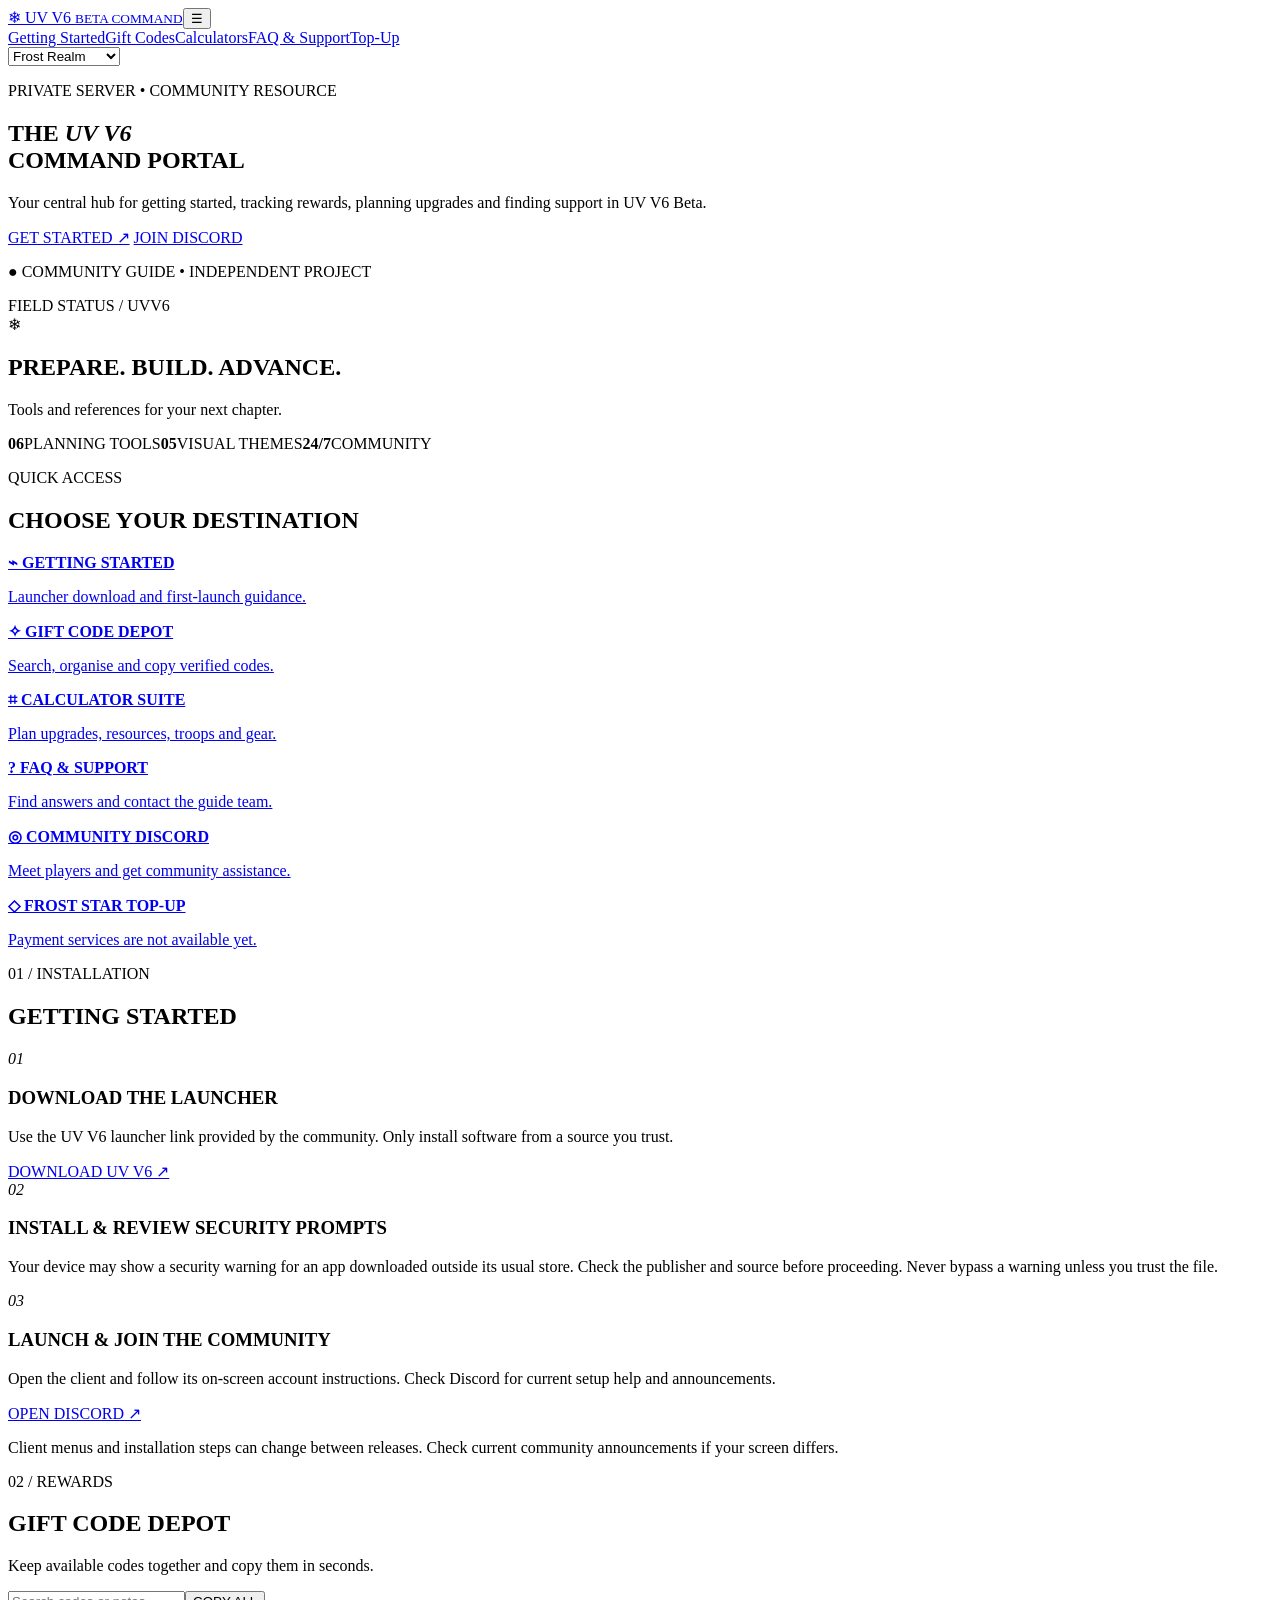
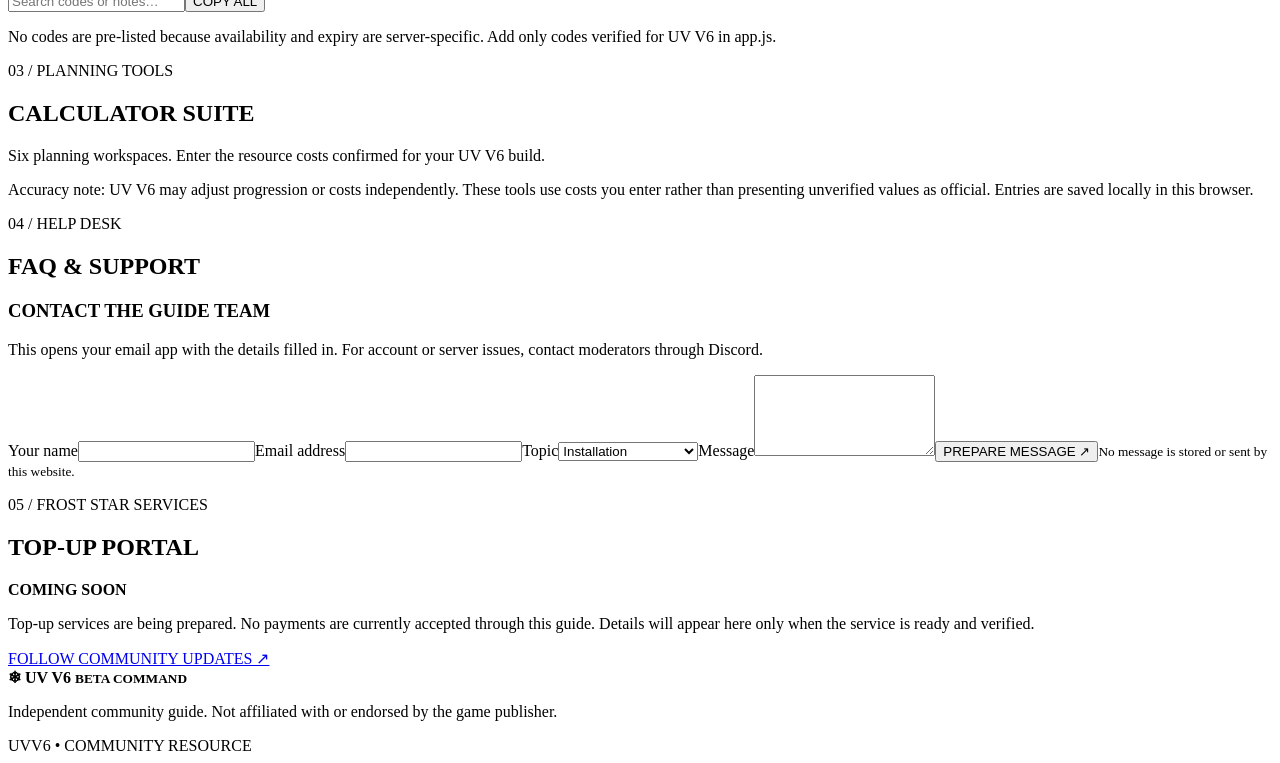
==== index.html @ b5c0c0c1 "Add UV V6 guide: index.html" ====
<!doctype html><html lang="en"><head><meta charset="utf-8"><meta name="viewport" content="width=device-width,initial-scale=1"><title>UV V6 Beta — Command Portal</title><meta name="description" content="UV V6 Beta community guide and planning tools"><link rel="preconnect" href="https://fonts.googleapis.com"><link href="https://fonts.googleapis.com/css2?family=Cinzel:wght@500;700&family=Rajdhani:wght@400;600;700&family=Share+Tech+Mono&display=swap" rel="stylesheet"><link rel="stylesheet" href="styles.css"></head><body><header><a class="brand" href="#home">❄ UV V6 <small>BETA COMMAND</small></a><button id="menuToggle" aria-label="Toggle menu">☰</button><nav id="nav"><a href="#guide">Getting Started</a><a href="#codes">Gift Codes</a><a href="#calculators">Calculators</a><a href="#faq">FAQ & Support</a><a href="#topup">Top-Up</a></nav><select id="themeSelect" aria-label="Theme"><option value="frost">Frost Realm</option><option value="light">Polar Light</option><option value="spooky">Spooky Tundra</option><option value="harvest">Harvest Feast</option><option value="festival">Frost Festival</option></select></header><main><section id="home" class="hero"><div><p class="eyebrow">PRIVATE SERVER • COMMUNITY RESOURCE</p><h1>THE <em>UV V6</em><br>COMMAND PORTAL</h1><p class="lead">Your central hub for getting started, tracking rewards, planning upgrades and finding support in UV V6 Beta.</p><a class="button primary" href="#guide">GET STARTED ↗</a> <a class="button" href="https://discord.gg/mSgt6ehtE" target="_blank" rel="noopener">JOIN DISCORD</a><p class="status">● COMMUNITY GUIDE • INDEPENDENT PROJECT</p></div><div class="hero-card"><div class="eyebrow">FIELD STATUS / UVV6</div><div class="snow">❄</div><h2>PREPARE. BUILD. ADVANCE.</h2><p>Tools and references for your next chapter.</p><div class="stats"><span><b>06</b>PLANNING TOOLS</span><span><b>05</b>VISUAL THEMES</span><span><b>24/7</b>COMMUNITY</span></div></div></section><section><p class="eyebrow">QUICK ACCESS</p><h2>CHOOSE YOUR DESTINATION</h2><div class="tiles"><a href="#guide"><b>⌁ GETTING STARTED</b><p>Launcher download and first-launch guidance.</p></a><a href="#codes"><b>✧ GIFT CODE DEPOT</b><p>Search, organise and copy verified codes.</p></a><a href="#calculators"><b>⌗ CALCULATOR SUITE</b><p>Plan upgrades, resources, troops and gear.</p></a><a href="#faq"><b>? FAQ & SUPPORT</b><p>Find answers and contact the guide team.</p></a><a href="https://discord.gg/mSgt6ehtE" target="_blank" rel="noopener"><b>◎ COMMUNITY DISCORD</b><p>Meet players and get community assistance.</p></a><a href="#topup"><b>◇ FROST STAR TOP-UP</b><p>Payment services are not available yet.</p></a></div></section><section id="guide"><p class="eyebrow">01 / INSTALLATION</p><h2>GETTING STARTED</h2><div class="steps"><article><i>01</i><h3>DOWNLOAD THE LAUNCHER</h3><p>Use the UV V6 launcher link provided by the community. Only install software from a source you trust.</p><a class="button primary" href="https://play.whiteoutsurvivalhq.com/download" target="_blank" rel="noopener">DOWNLOAD UV V6 ↗</a></article><article><i>02</i><h3>INSTALL & REVIEW SECURITY PROMPTS</h3><p>Your device may show a security warning for an app downloaded outside its usual store. Check the publisher and source before proceeding. Never bypass a warning unless you trust the file.</p></article><article><i>03</i><h3>LAUNCH & JOIN THE COMMUNITY</h3><p>Open the client and follow its on-screen account instructions. Check Discord for current setup help and announcements.</p><a class="button" href="https://discord.gg/mSgt6ehtE" target="_blank" rel="noopener">OPEN DISCORD ↗</a></article></div><p class="notice">Client menus and installation steps can change between releases. Check current community announcements if your screen differs.</p></section><section id="codes"><p class="eyebrow">02 / REWARDS</p><h2>GIFT CODE DEPOT</h2><p>Keep available codes together and copy them in seconds.</p><div class="toolbar"><input id="codeSearch" placeholder="Search codes or notes…" aria-label="Search codes"><button class="button" id="copyAll">COPY ALL</button></div><div id="codeList"></div><p class="notice">No codes are pre-listed because availability and expiry are server-specific. Add only codes verified for UV V6 in app.js.</p></section><section id="calculators"><p class="eyebrow">03 / PLANNING TOOLS</p><h2>CALCULATOR SUITE</h2><p>Six planning workspaces. Enter the resource costs confirmed for your UV V6 build.</p><div class="calculator"><aside id="calcMenu"></aside><div id="calcMain" class="calc-main" aria-live="polite"></div></div><p class="notice">Accuracy note: UV V6 may adjust progression or costs independently. These tools use costs you enter rather than presenting unverified values as official. Entries are saved locally in this browser.</p></section><section id="faq"><p class="eyebrow">04 / HELP DESK</p><h2>FAQ & SUPPORT</h2><div class="support-layout"><div id="faqList"></div><form id="supportForm"><h3>CONTACT THE GUIDE TEAM</h3><p>This opens your email app with the details filled in. For account or server issues, contact moderators through Discord.</p><label>Your name<input name="name" required></label><label>Email address<input name="email" type="email" required></label><label>Topic<select name="topic"><option>Installation</option><option>Gift codes</option><option>Calculator feedback</option><option>Website issue</option><option>Other</option></select></label><label>Message<textarea name="message" rows="5" required></textarea></label><button class="button primary">PREPARE MESSAGE ↗</button><small>No message is stored or sent by this website.</small></form></div></section><section id="topup"><div class="topup"><p class="eyebrow">05 / FROST STAR SERVICES</p><h2>TOP-UP PORTAL</h2><strong class="coming">COMING SOON</strong><p>Top-up services are being prepared. No payments are currently accepted through this guide. Details will appear here only when the service is ready and verified.</p><a class="button" href="https://discord.gg/mSgt6ehtE" target="_blank" rel="noopener">FOLLOW COMMUNITY UPDATES ↗</a></div></section></main><footer><b>❄ UV V6 <small>BETA COMMAND</small></b><p>Independent community guide. Not affiliated with or endorsed by the game publisher.</p><span>UVV6 • COMMUNITY RESOURCE</span></footer><script src="app.js"></script></body></html>
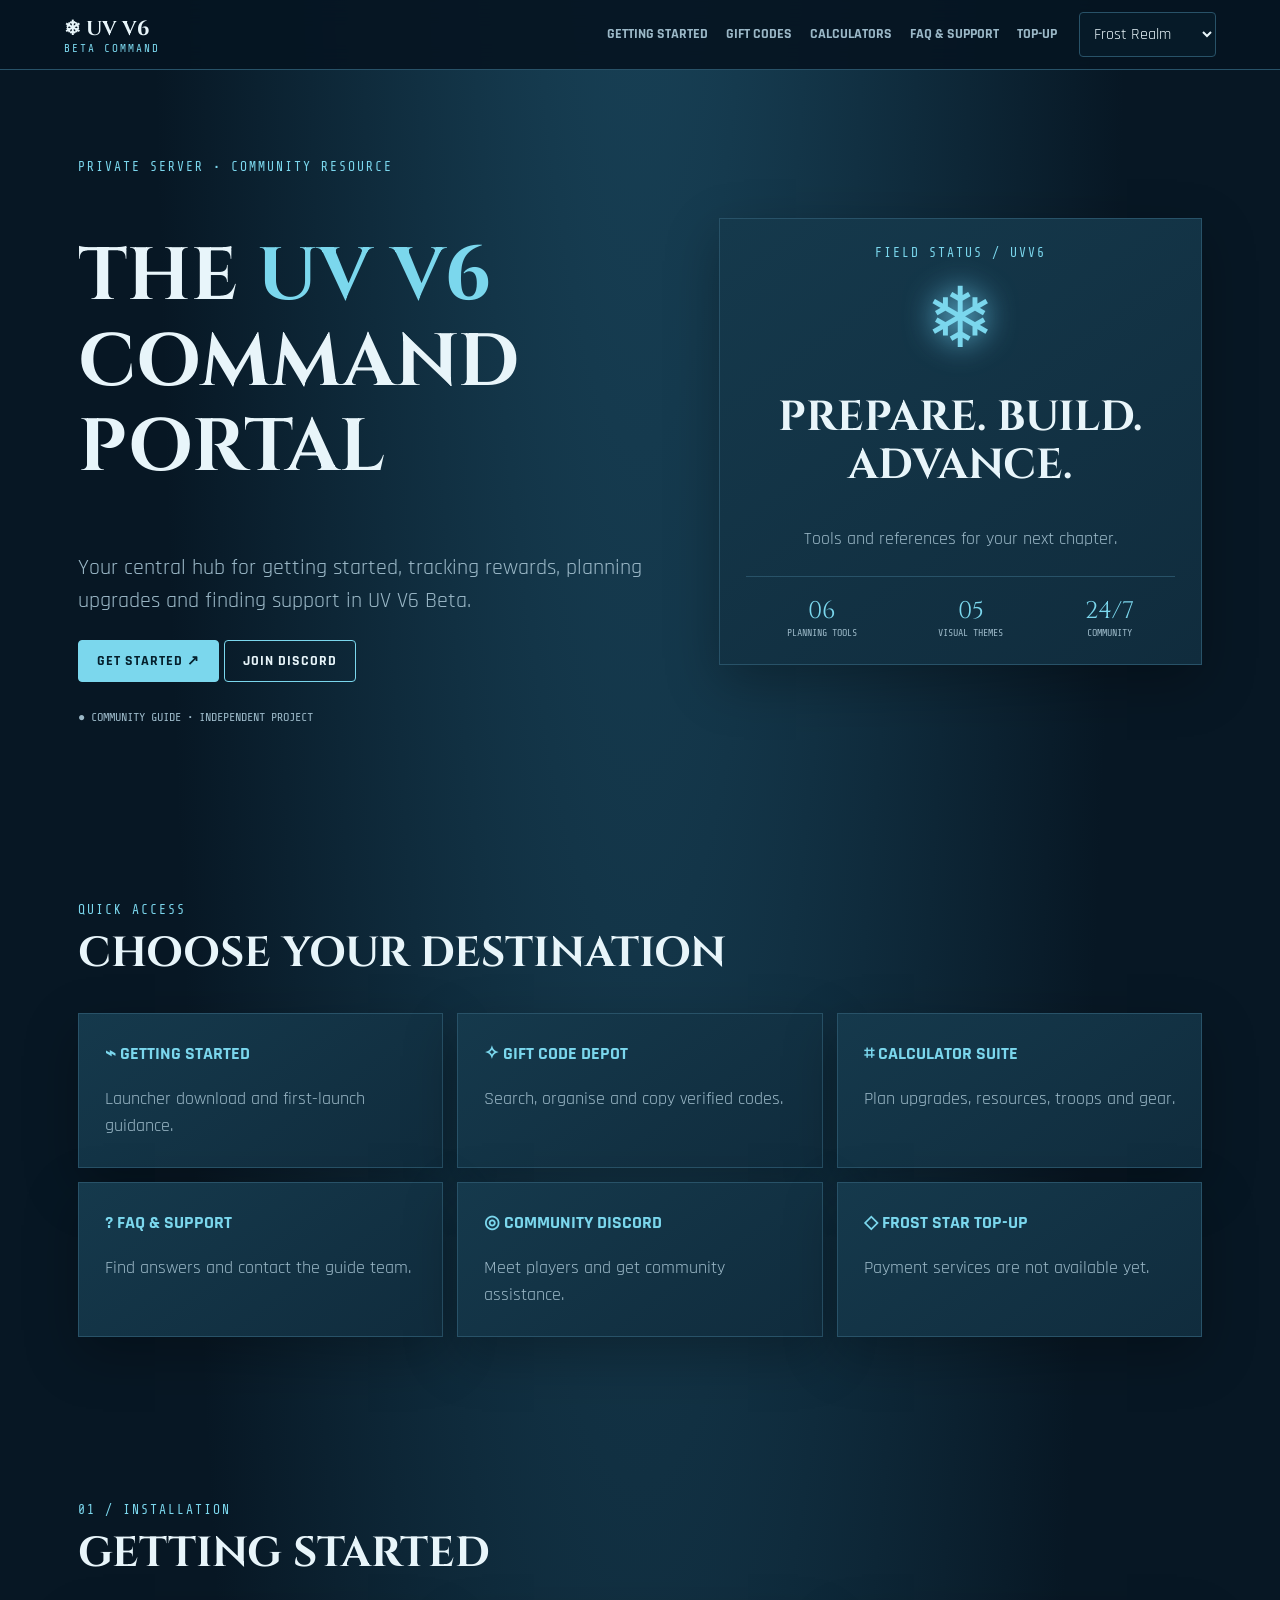
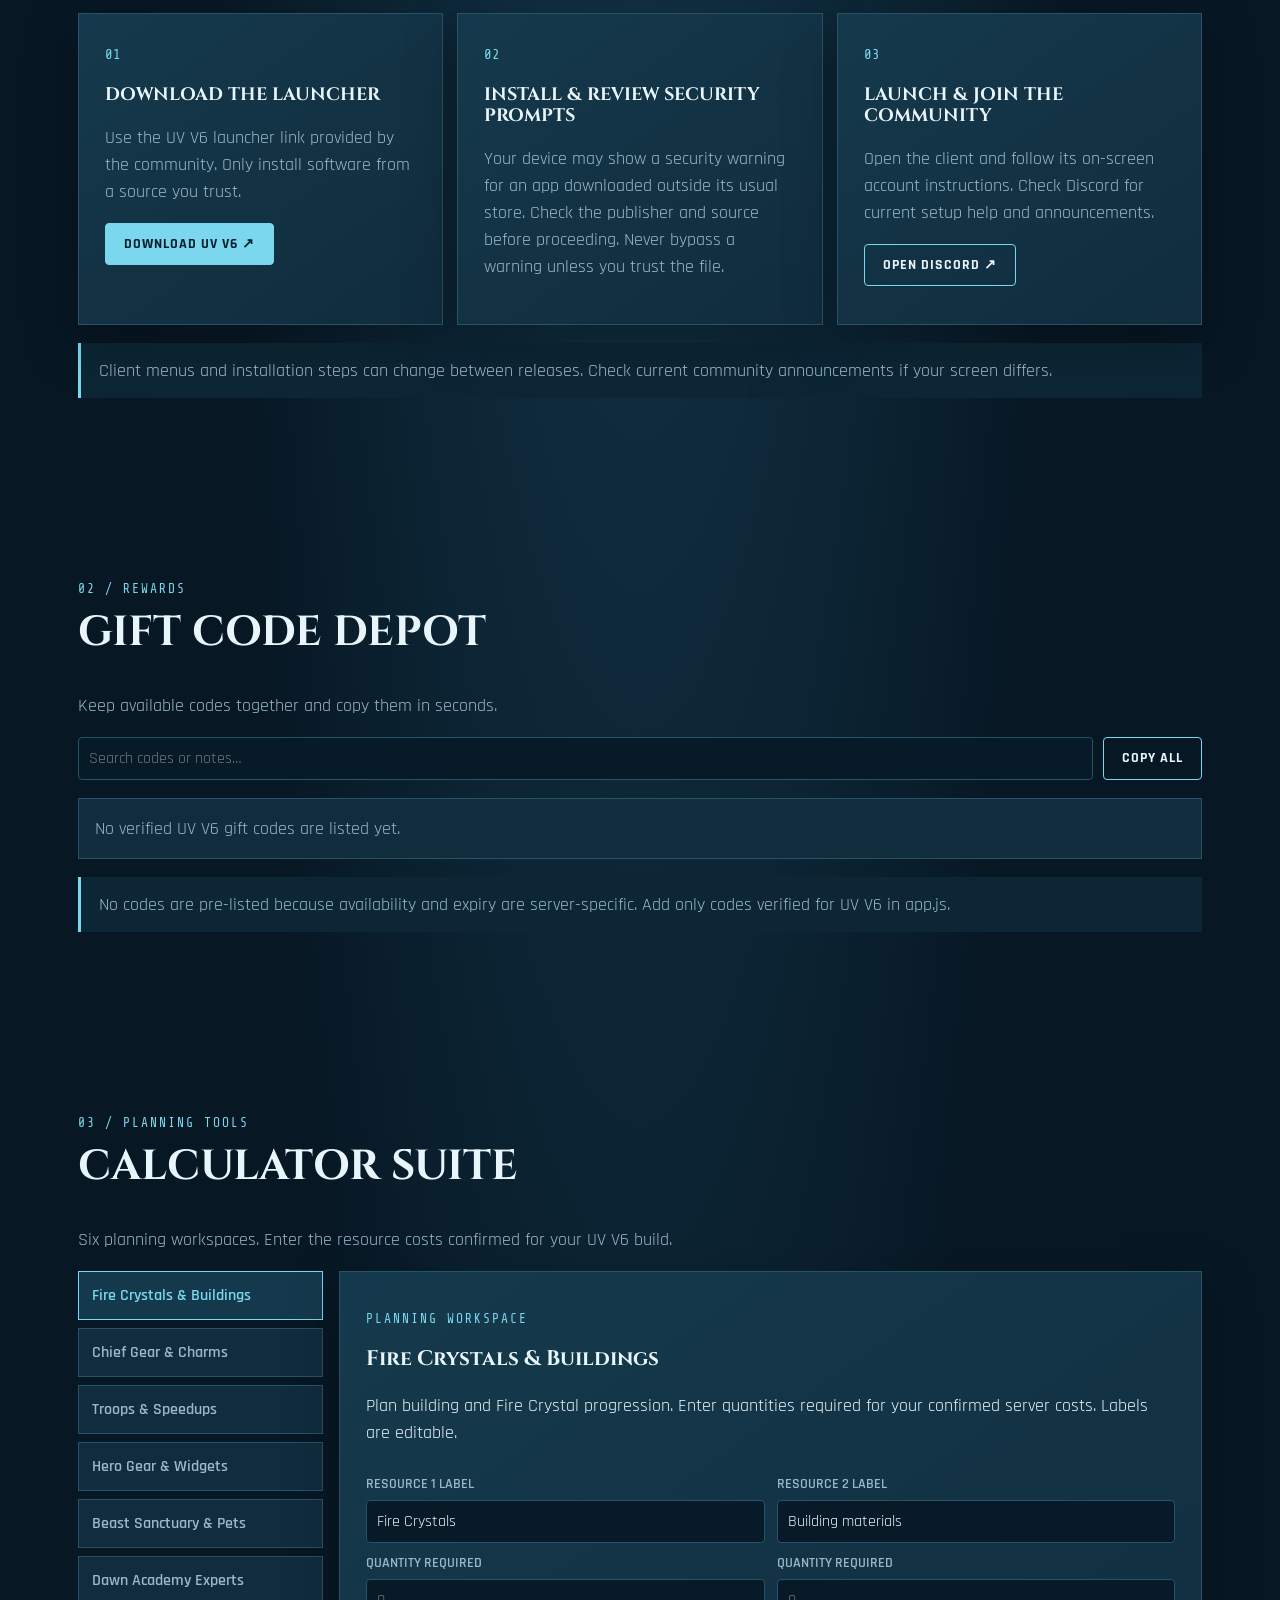
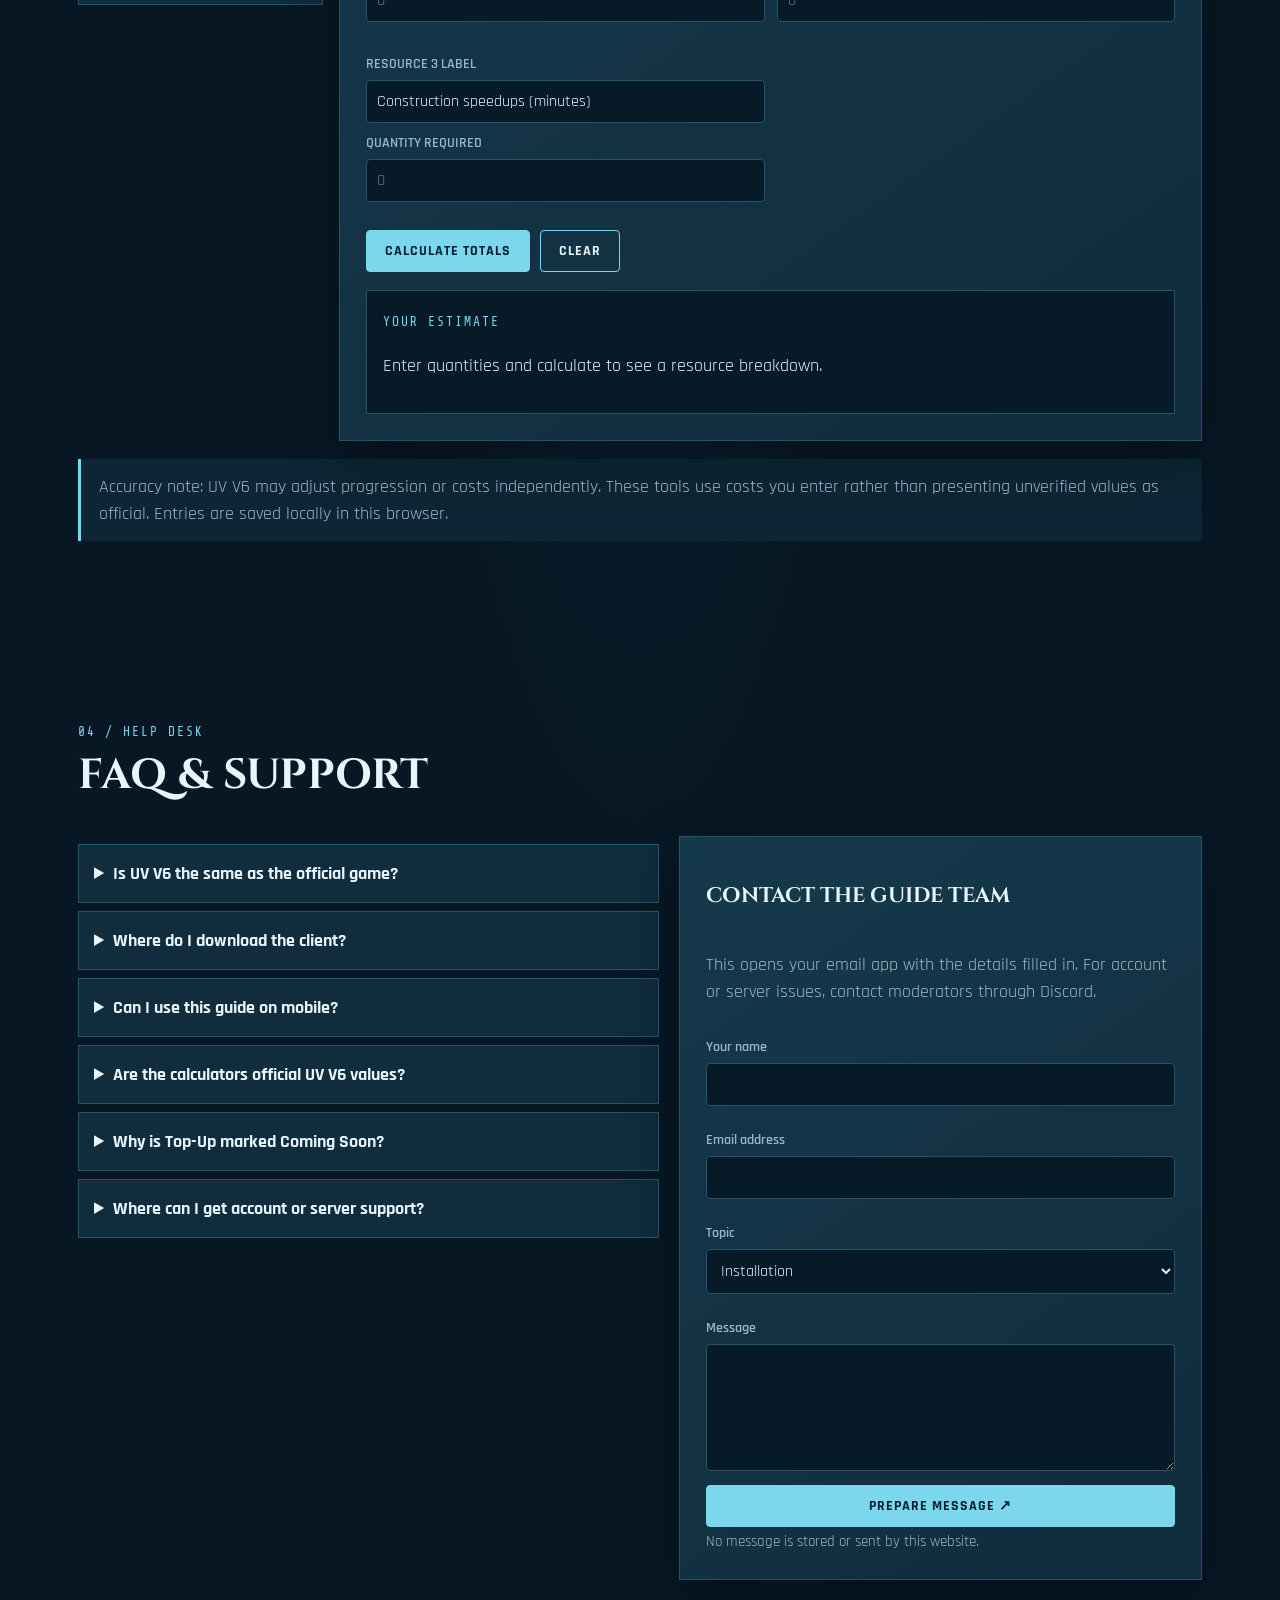
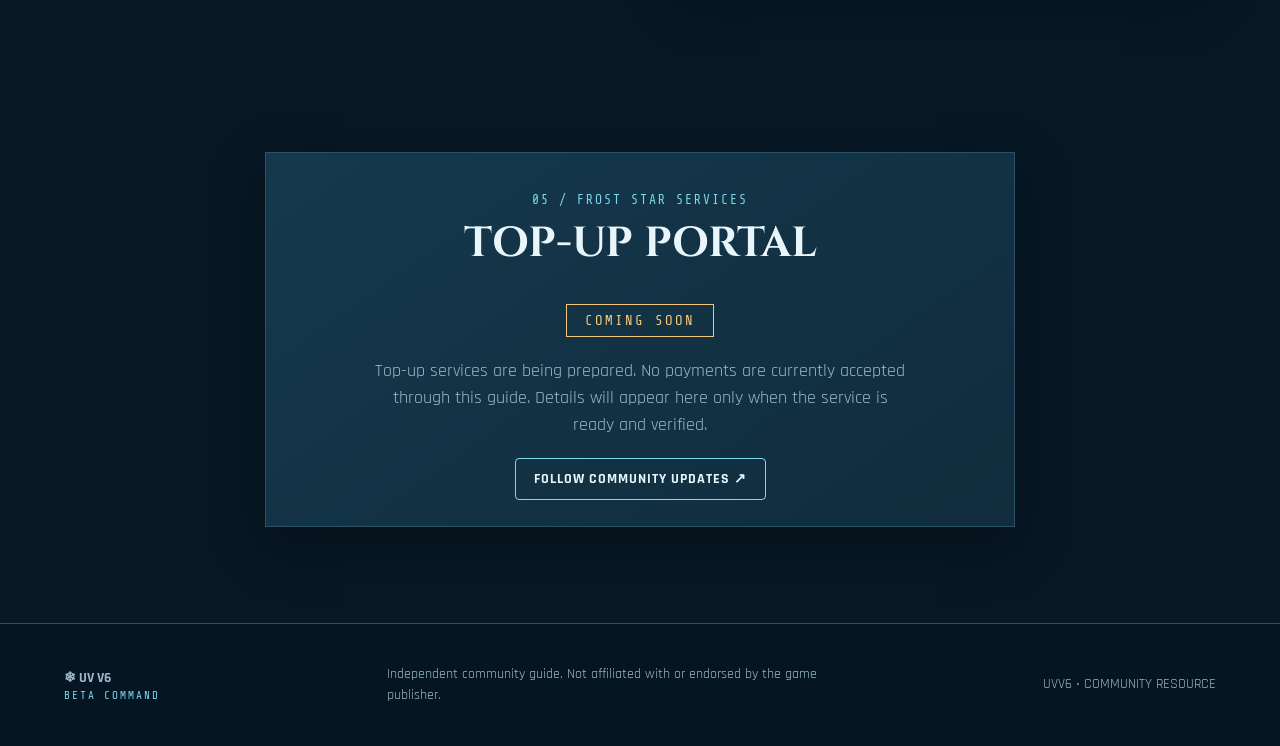
==== commit c434ef5e: "Upgrade UV V6 calculator suite: index.html" ====
--- a/index.html
+++ b/index.html
@@ -1 +1 @@
-<!doctype html><html lang="en"><head><meta charset="utf-8"><meta name="viewport" content="width=device-width,initial-scale=1"><title>UV V6 Beta — Command Portal</title><meta name="description" content="UV V6 Beta community guide and planning tools"><link rel="preconnect" href="https://fonts.googleapis.com"><link href="https://fonts.googleapis.com/css2?family=Cinzel:wght@500;700&family=Rajdhani:wght@400;600;700&family=Share+Tech+Mono&display=swap" rel="stylesheet"><link rel="stylesheet" href="styles.css"></head><body><header><a class="brand" href="#home">❄ UV V6 <small>BETA COMMAND</small></a><button id="menuToggle" aria-label="Toggle menu">☰</button><nav id="nav"><a href="#guide">Getting Started</a><a href="#codes">Gift Codes</a><a href="#calculators">Calculators</a><a href="#faq">FAQ & Support</a><a href="#topup">Top-Up</a></nav><select id="themeSelect" aria-label="Theme"><option value="frost">Frost Realm</option><option value="light">Polar Light</option><option value="spooky">Spooky Tundra</option><option value="harvest">Harvest Feast</option><option value="festival">Frost Festival</option></select></header><main><section id="home" class="hero"><div><p class="eyebrow">PRIVATE SERVER • COMMUNITY RESOURCE</p><h1>THE <em>UV V6</em><br>COMMAND PORTAL</h1><p class="lead">Your central hub for getting started, tracking rewards, planning upgrades and finding support in UV V6 Beta.</p><a class="button primary" href="#guide">GET STARTED ↗</a> <a class="button" href="https://discord.gg/mSgt6ehtE" target="_blank" rel="noopener">JOIN DISCORD</a><p class="status">● COMMUNITY GUIDE • INDEPENDENT PROJECT</p></div><div class="hero-card"><div class="eyebrow">FIELD STATUS / UVV6</div><div class="snow">❄</div><h2>PREPARE. BUILD. ADVANCE.</h2><p>Tools and references for your next chapter.</p><div class="stats"><span><b>06</b>PLANNING TOOLS</span><span><b>05</b>VISUAL THEMES</span><span><b>24/7</b>COMMUNITY</span></div></div></section><section><p class="eyebrow">QUICK ACCESS</p><h2>CHOOSE YOUR DESTINATION</h2><div class="tiles"><a href="#guide"><b>⌁ GETTING STARTED</b><p>Launcher download and first-launch guidance.</p></a><a href="#codes"><b>✧ GIFT CODE DEPOT</b><p>Search, organise and copy verified codes.</p></a><a href="#calculators"><b>⌗ CALCULATOR SUITE</b><p>Plan upgrades, resources, troops and gear.</p></a><a href="#faq"><b>? FAQ & SUPPORT</b><p>Find answers and contact the guide team.</p></a><a href="https://discord.gg/mSgt6ehtE" target="_blank" rel="noopener"><b>◎ COMMUNITY DISCORD</b><p>Meet players and get community assistance.</p></a><a href="#topup"><b>◇ FROST STAR TOP-UP</b><p>Payment services are not available yet.</p></a></div></section><section id="guide"><p class="eyebrow">01 / INSTALLATION</p><h2>GETTING STARTED</h2><div class="steps"><article><i>01</i><h3>DOWNLOAD THE LAUNCHER</h3><p>Use the UV V6 launcher link provided by the community. Only install software from a source you trust.</p><a class="button primary" href="https://play.whiteoutsurvivalhq.com/download" target="_blank" rel="noopener">DOWNLOAD UV V6 ↗</a></article><article><i>02</i><h3>INSTALL & REVIEW SECURITY PROMPTS</h3><p>Your device may show a security warning for an app downloaded outside its usual store. Check the publisher and source before proceeding. Never bypass a warning unless you trust the file.</p></article><article><i>03</i><h3>LAUNCH & JOIN THE COMMUNITY</h3><p>Open the client and follow its on-screen account instructions. Check Discord for current setup help and announcements.</p><a class="button" href="https://discord.gg/mSgt6ehtE" target="_blank" rel="noopener">OPEN DISCORD ↗</a></article></div><p class="notice">Client menus and installation steps can change between releases. Check current community announcements if your screen differs.</p></section><section id="codes"><p class="eyebrow">02 / REWARDS</p><h2>GIFT CODE DEPOT</h2><p>Keep available codes together and copy them in seconds.</p><div class="toolbar"><input id="codeSearch" placeholder="Search codes or notes…" aria-label="Search codes"><button class="button" id="copyAll">COPY ALL</button></div><div id="codeList"></div><p class="notice">No codes are pre-listed because availability and expiry are server-specific. Add only codes verified for UV V6 in app.js.</p></section><section id="calculators"><p class="eyebrow">03 / PLANNING TOOLS</p><h2>CALCULATOR SUITE</h2><p>Six planning workspaces. Enter the resource costs confirmed for your UV V6 build.</p><div class="calculator"><aside id="calcMenu"></aside><div id="calcMain" class="calc-main" aria-live="polite"></div></div><p class="notice">Accuracy note: UV V6 may adjust progression or costs independently. These tools use costs you enter rather than presenting unverified values as official. Entries are saved locally in this browser.</p></section><section id="faq"><p class="eyebrow">04 / HELP DESK</p><h2>FAQ & SUPPORT</h2><div class="support-layout"><div id="faqList"></div><form id="supportForm"><h3>CONTACT THE GUIDE TEAM</h3><p>This opens your email app with the details filled in. For account or server issues, contact moderators through Discord.</p><label>Your name<input name="name" required></label><label>Email address<input name="email" type="email" required></label><label>Topic<select name="topic"><option>Installation</option><option>Gift codes</option><option>Calculator feedback</option><option>Website issue</option><option>Other</option></select></label><label>Message<textarea name="message" rows="5" required></textarea></label><button class="button primary">PREPARE MESSAGE ↗</button><small>No message is stored or sent by this website.</small></form></div></section><section id="topup"><div class="topup"><p class="eyebrow">05 / FROST STAR SERVICES</p><h2>TOP-UP PORTAL</h2><strong class="coming">COMING SOON</strong><p>Top-up services are being prepared. No payments are currently accepted through this guide. Details will appear here only when the service is ready and verified.</p><a class="button" href="https://discord.gg/mSgt6ehtE" target="_blank" rel="noopener">FOLLOW COMMUNITY UPDATES ↗</a></div></section></main><footer><b>❄ UV V6 <small>BETA COMMAND</small></b><p>Independent community guide. Not affiliated with or endorsed by the game publisher.</p><span>UVV6 • COMMUNITY RESOURCE</span></footer><script src="app.js"></script></body></html>+<!doctype html><html lang="en"><head><meta charset="utf-8"><meta name="viewport" content="width=device-width,initial-scale=1"><title>UV V6 Beta — Command Portal</title><meta name="description" content="UV V6 Beta community guide and planning tools"><link rel="preconnect" href="https://fonts.googleapis.com"><link href="https://fonts.googleapis.com/css2?family=Cinzel:wght@500;700&family=Rajdhani:wght@400;600;700&family=Share+Tech+Mono&display=swap" rel="stylesheet"><link rel="stylesheet" href="styles.css"></head><body><header><a class="brand" href="#home">❄ UV V6 <small>BETA COMMAND</small></a><button id="menuToggle" aria-label="Toggle menu">☰</button><nav id="nav"><a href="#guide">Getting Started</a><a href="#codes">Gift Codes</a><a href="calculator.html">Calculators</a><a href="#faq">FAQ & Support</a><a href="#topup">Top-Up</a></nav><select id="themeSelect" aria-label="Theme"><option value="frost">Frost Realm</option><option value="light">Polar Light</option><option value="spooky">Spooky Tundra</option><option value="harvest">Harvest Feast</option><option value="festival">Frost Festival</option></select></header><main><section id="home" class="hero"><div><p class="eyebrow">PRIVATE SERVER • COMMUNITY RESOURCE</p><h1>THE <em>UV V6</em><br>COMMAND PORTAL</h1><p class="lead">Your central hub for getting started, tracking rewards, planning upgrades and finding support in UV V6 Beta.</p><a class="button primary" href="#guide">GET STARTED ↗</a> <a class="button" href="https://discord.gg/mSgt6ehtE" target="_blank" rel="noopener">JOIN DISCORD</a><p class="status">● COMMUNITY GUIDE • INDEPENDENT PROJECT</p></div><div class="hero-card"><div class="eyebrow">FIELD STATUS / UVV6</div><div class="snow">❄</div><h2>PREPARE. BUILD. ADVANCE.</h2><p>Tools and references for your next chapter.</p><div class="stats"><span><b>06</b>PLANNING TOOLS</span><span><b>05</b>VISUAL THEMES</span><span><b>24/7</b>COMMUNITY</span></div></div></section><section><p class="eyebrow">QUICK ACCESS</p><h2>CHOOSE YOUR DESTINATION</h2><div class="tiles"><a href="#guide"><b>⌁ GETTING STARTED</b><p>Launcher download and first-launch guidance.</p></a><a href="#codes"><b>✧ GIFT CODE DEPOT</b><p>Search, organise and copy verified codes.</p></a><a href="#calculators"><b>⌗ CALCULATOR SUITE</b><p>Plan upgrades, resources, troops and gear.</p></a><a href="#faq"><b>? FAQ & SUPPORT</b><p>Find answers and contact the guide team.</p></a><a href="https://discord.gg/mSgt6ehtE" target="_blank" rel="noopener"><b>◎ COMMUNITY DISCORD</b><p>Meet players and get community assistance.</p></a><a href="#topup"><b>◇ FROST STAR TOP-UP</b><p>Payment services are not available yet.</p></a></div></section><section id="guide"><p class="eyebrow">01 / INSTALLATION</p><h2>GETTING STARTED</h2><div class="steps"><article><i>01</i><h3>DOWNLOAD THE LAUNCHER</h3><p>Use the UV V6 launcher link provided by the community. Only install software from a source you trust.</p><a class="button primary" href="https://play.whiteoutsurvivalhq.com/download" target="_blank" rel="noopener">DOWNLOAD UV V6 ↗</a></article><article><i>02</i><h3>INSTALL & REVIEW SECURITY PROMPTS</h3><p>Your device may show a security warning for an app downloaded outside its usual store. Check the publisher and source before proceeding. Never bypass a warning unless you trust the file.</p></article><article><i>03</i><h3>LAUNCH & JOIN THE COMMUNITY</h3><p>Open the client and follow its on-screen account instructions. Check Discord for current setup help and announcements.</p><a class="button" href="https://discord.gg/mSgt6ehtE" target="_blank" rel="noopener">OPEN DISCORD ↗</a></article></div><p class="notice">Client menus and installation steps can change between releases. Check current community announcements if your screen differs.</p></section><section id="codes"><p class="eyebrow">02 / REWARDS</p><h2>GIFT CODE DEPOT</h2><p>Keep available codes together and copy them in seconds.</p><div class="toolbar"><input id="codeSearch" placeholder="Search codes or notes…" aria-label="Search codes"><button class="button" id="copyAll">COPY ALL</button></div><div id="codeList"></div><p class="notice">No codes are pre-listed because availability and expiry are server-specific. Add only codes verified for UV V6 in app.js.</p></section><section id="calculators"><p class="eyebrow">03 / PLANNING TOOLS</p><h2>CALCULATOR SUITE</h2><p>Six planning workspaces. Enter the resource costs confirmed for your UV V6 build.</p><div class="calculator"><aside id="calcMenu"></aside><div id="calcMain" class="calc-main" aria-live="polite"></div></div><p class="notice">Accuracy note: UV V6 may adjust progression or costs independently. These tools use costs you enter rather than presenting unverified values as official. Entries are saved locally in this browser.</p></section><section id="faq"><p class="eyebrow">04 / HELP DESK</p><h2>FAQ & SUPPORT</h2><div class="support-layout"><div id="faqList"></div><form id="supportForm"><h3>CONTACT THE GUIDE TEAM</h3><p>This opens your email app with the details filled in. For account or server issues, contact moderators through Discord.</p><label>Your name<input name="name" required></label><label>Email address<input name="email" type="email" required></label><label>Topic<select name="topic"><option>Installation</option><option>Gift codes</option><option>Calculator feedback</option><option>Website issue</option><option>Other</option></select></label><label>Message<textarea name="message" rows="5" required></textarea></label><button class="button primary">PREPARE MESSAGE ↗</button><small>No message is stored or sent by this website.</small></form></div></section><section id="topup"><div class="topup"><p class="eyebrow">05 / FROST STAR SERVICES</p><h2>TOP-UP PORTAL</h2><strong class="coming">COMING SOON</strong><p>Top-up services are being prepared. No payments are currently accepted through this guide. Details will appear here only when the service is ready and verified.</p><a class="button" href="https://discord.gg/mSgt6ehtE" target="_blank" rel="noopener">FOLLOW COMMUNITY UPDATES ↗</a></div></section></main><footer><b>❄ UV V6 <small>BETA COMMAND</small></b><p>Independent community guide. Not affiliated with or endorsed by the game publisher.</p><span>UVV6 • COMMUNITY RESOURCE</span></footer><script src="app.js"></script></body></html>
--- a/styles.css
+++ b/styles.css
@@ -0,0 +1 @@
+:root{--bg:#071724;--panel:#102c3d;--panel2:#15394c;--line:#285268;--text:#e8f5fa;--muted:#9bb8c7;--accent:#7bd7ed;--warn:#f4c77b}*{box-sizing:border-box}html{scroll-behavior:smooth;scroll-padding-top:90px}body{margin:0;background:radial-gradient(ellipse at 50% -20%,#1b4960,transparent 55%),var(--bg);color:var(--text);font:18px Rajdhani,sans-serif;line-height:1.5}header{position:sticky;top:0;z-index:5;display:flex;align-items:center;gap:22px;padding:12px 5%;background:#061522ed;border-bottom:1px solid var(--line);backdrop-filter:blur(12px)}.brand{font:700 20px Cinzel,serif;color:var(--text);text-decoration:none;white-space:nowrap}.brand small,footer small{display:block;color:var(--accent);font:11px 'Share Tech Mono';letter-spacing:2px}nav{display:flex;gap:18px;margin-left:auto}nav a{font-weight:700;text-transform:uppercase;font-size:14px;color:var(--muted);text-decoration:none}nav a:hover{color:var(--accent)}header select,input,textarea,form select{background:#061a28;color:var(--text);border:1px solid var(--line);padding:10px;border-radius:4px;font:16px Rajdhani}#menuToggle{display:none;background:none;color:var(--text);border:0;font-size:24px}.hero,main>section{max-width:1180px;margin:auto;padding:76px 28px}.hero{min-height:580px;display:grid;grid-template-columns:1.1fr .9fr;align-items:center;gap:50px}.eyebrow{font:13px 'Share Tech Mono';letter-spacing:2px;color:var(--accent)}h1,h2,h3{font-family:Cinzel,serif;line-height:1.15}h1{font-size:clamp(42px,6vw,74px)}h1 em{font-style:normal;color:var(--accent)}h2{font-size:clamp(28px,4vw,42px);margin-top:8px}.lead{font-size:22px;color:var(--muted);max-width:600px}.button{display:inline-block;padding:11px 18px;border:1px solid var(--accent);border-radius:4px;color:var(--text);text-decoration:none;font:700 14px Rajdhani;letter-spacing:1px;background:transparent;cursor:pointer}.button.primary{background:var(--accent);color:#05202d}.status{font:12px 'Share Tech Mono';color:var(--muted);margin-top:28px}.hero-card,.tiles a,.steps article,.calc-main,form,.topup{background:linear-gradient(145deg,var(--panel2),var(--panel));border:1px solid var(--line);padding:26px;box-shadow:0 18px 50px #0004}.hero-card{text-align:center}.snow{font-size:84px;color:var(--accent);text-shadow:0 0 30px #73d5f7}.hero-card p,.tiles p,.steps p,section>p:not(.eyebrow){color:var(--muted)}.stats{display:flex;justify-content:space-around;border-top:1px solid var(--line);padding-top:18px;margin-top:24px;font:10px 'Share Tech Mono';color:var(--muted)}.stats b{display:block;font:24px Cinzel;color:var(--accent)}.tiles{display:grid;grid-template-columns:repeat(3,1fr);gap:14px}.tiles a{color:var(--text);text-decoration:none;min-height:155px}.tiles a:hover{border-color:var(--accent);transform:translateY(-2px)}.tiles b{color:var(--accent)}.tiles p{margin-bottom:0}.steps{display:grid;grid-template-columns:repeat(3,1fr);gap:14px}.steps article i{font:14px 'Share Tech Mono';color:var(--accent)}.steps h3{font-size:18px}.notice{padding:14px 18px;border-left:3px solid var(--accent);background:#0c2635;color:var(--muted)}.toolbar{display:flex;gap:10px;margin:18px 0}.toolbar input{flex:1}.empty,.code-row{padding:16px;background:var(--panel);border:1px solid var(--line);color:var(--muted);margin:8px 0}.code-row{display:flex;justify-content:space-between;align-items:center}.code-row strong{font:17px 'Share Tech Mono';color:var(--accent)}.calculator{display:grid;grid-template-columns:245px 1fr;gap:16px}.calculator aside{display:grid;gap:8px;align-content:start}.calc-tab{padding:13px;text-align:left;border:1px solid var(--line);background:var(--panel);color:var(--muted);font:600 16px Rajdhani;cursor:pointer}.calc-tab.active{border-color:var(--accent);color:var(--accent);background:var(--panel2)}.calc-main{min-height:350px}.calc-fields{display:grid;grid-template-columns:repeat(2,1fr);gap:12px}.field label,form label{display:block;color:var(--muted);font-weight:600;font-size:14px;margin:10px 0}.field input,form input,form select,form textarea{display:block;width:100%;margin-top:5px}.calc-actions{display:flex;gap:10px;margin:18px 0}.result{padding:16px;background:#061a28;border:1px solid var(--line)}.result strong{font:24px 'Share Tech Mono';color:var(--accent)}.resource-row{display:flex;justify-content:space-between;border-bottom:1px solid var(--line);padding:7px;color:var(--muted)}.support-layout{display:grid;grid-template-columns:1fr .9fr;gap:20px}.faq-item{background:var(--panel);border:1px solid var(--line);margin:8px 0}.faq-item summary{padding:15px;cursor:pointer;font-weight:700}.faq-item p{padding:0 15px 15px;color:var(--muted);margin:0}form{display:grid;gap:4px}form p,form small{color:var(--muted)}.topup{text-align:center;max-width:750px;margin:20px auto}.topup p:not(.eyebrow){max-width:540px;margin:20px auto;color:var(--muted)}.coming{display:inline-block;color:var(--warn);border:1px solid var(--warn);padding:8px 18px;font:14px 'Share Tech Mono';letter-spacing:2px}footer{display:flex;justify-content:space-between;align-items:center;gap:20px;padding:26px 5%;background:#061522;border-top:1px solid var(--line);color:var(--muted);font-size:14px}footer p{max-width:430px}body[data-theme="light"]{--bg:#e9f5f9;--panel:#fff;--panel2:#e1f2f7;--line:#a7cbd8;--text:#143344;--muted:#527181;--accent:#1685a8}body[data-theme="spooky"]{--bg:#171323;--panel:#241d35;--panel2:#302342;--line:#59436e;--text:#f2eafa;--muted:#bbaacb;--accent:#c49aff}body[data-theme="harvest"]{--bg:#21190f;--panel:#352719;--panel2:#49331e;--line:#79522b;--text:#fff0d9;--muted:#cbb28d;--accent:#f0b65d}body[data-theme="festival"]{--bg:#101b2d;--panel:#1a2c45;--panel2:#253c5b;--line:#486587;--text:#f2f5ff;--muted:#b5c4dc;--accent:#f2a8c8}@media(max-width:900px){header{flex-wrap:wrap}#menuToggle{display:block;margin-left:auto}nav{display:none;order:3;width:100%;flex-direction:column}nav.open{display:flex}.hero{grid-template-columns:1fr}.tiles{grid-template-columns:repeat(2,1fr)}.steps,.support-layout{grid-template-columns:1fr}}@media(max-width:600px){main>section,.hero{padding:55px 18px}.tiles{grid-template-columns:1fr}.calculator{grid-template-columns:1fr}.calculator aside{grid-template-columns:repeat(2,1fr)}.calc-fields{grid-template-columns:1fr}.toolbar,.code-row{flex-direction:column;align-items:stretch}footer{flex-direction:column;align-items:flex-start}}
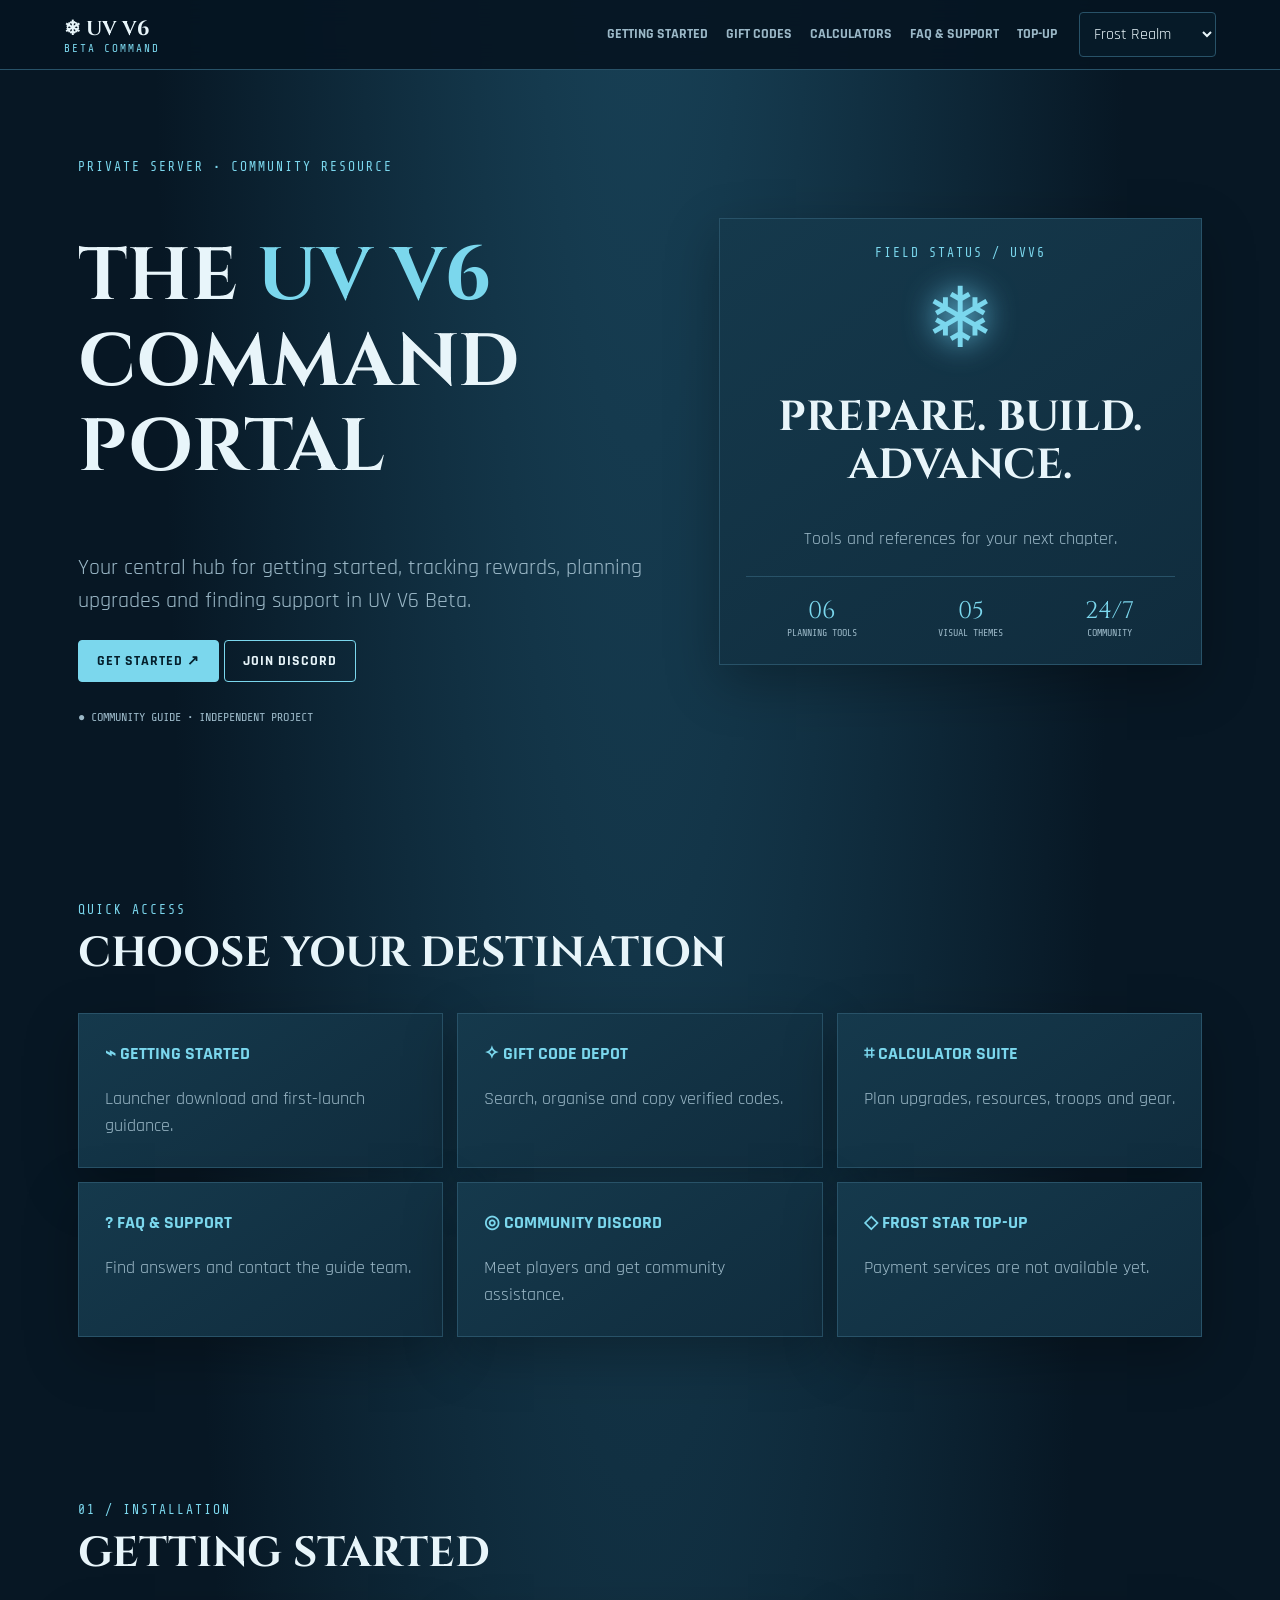
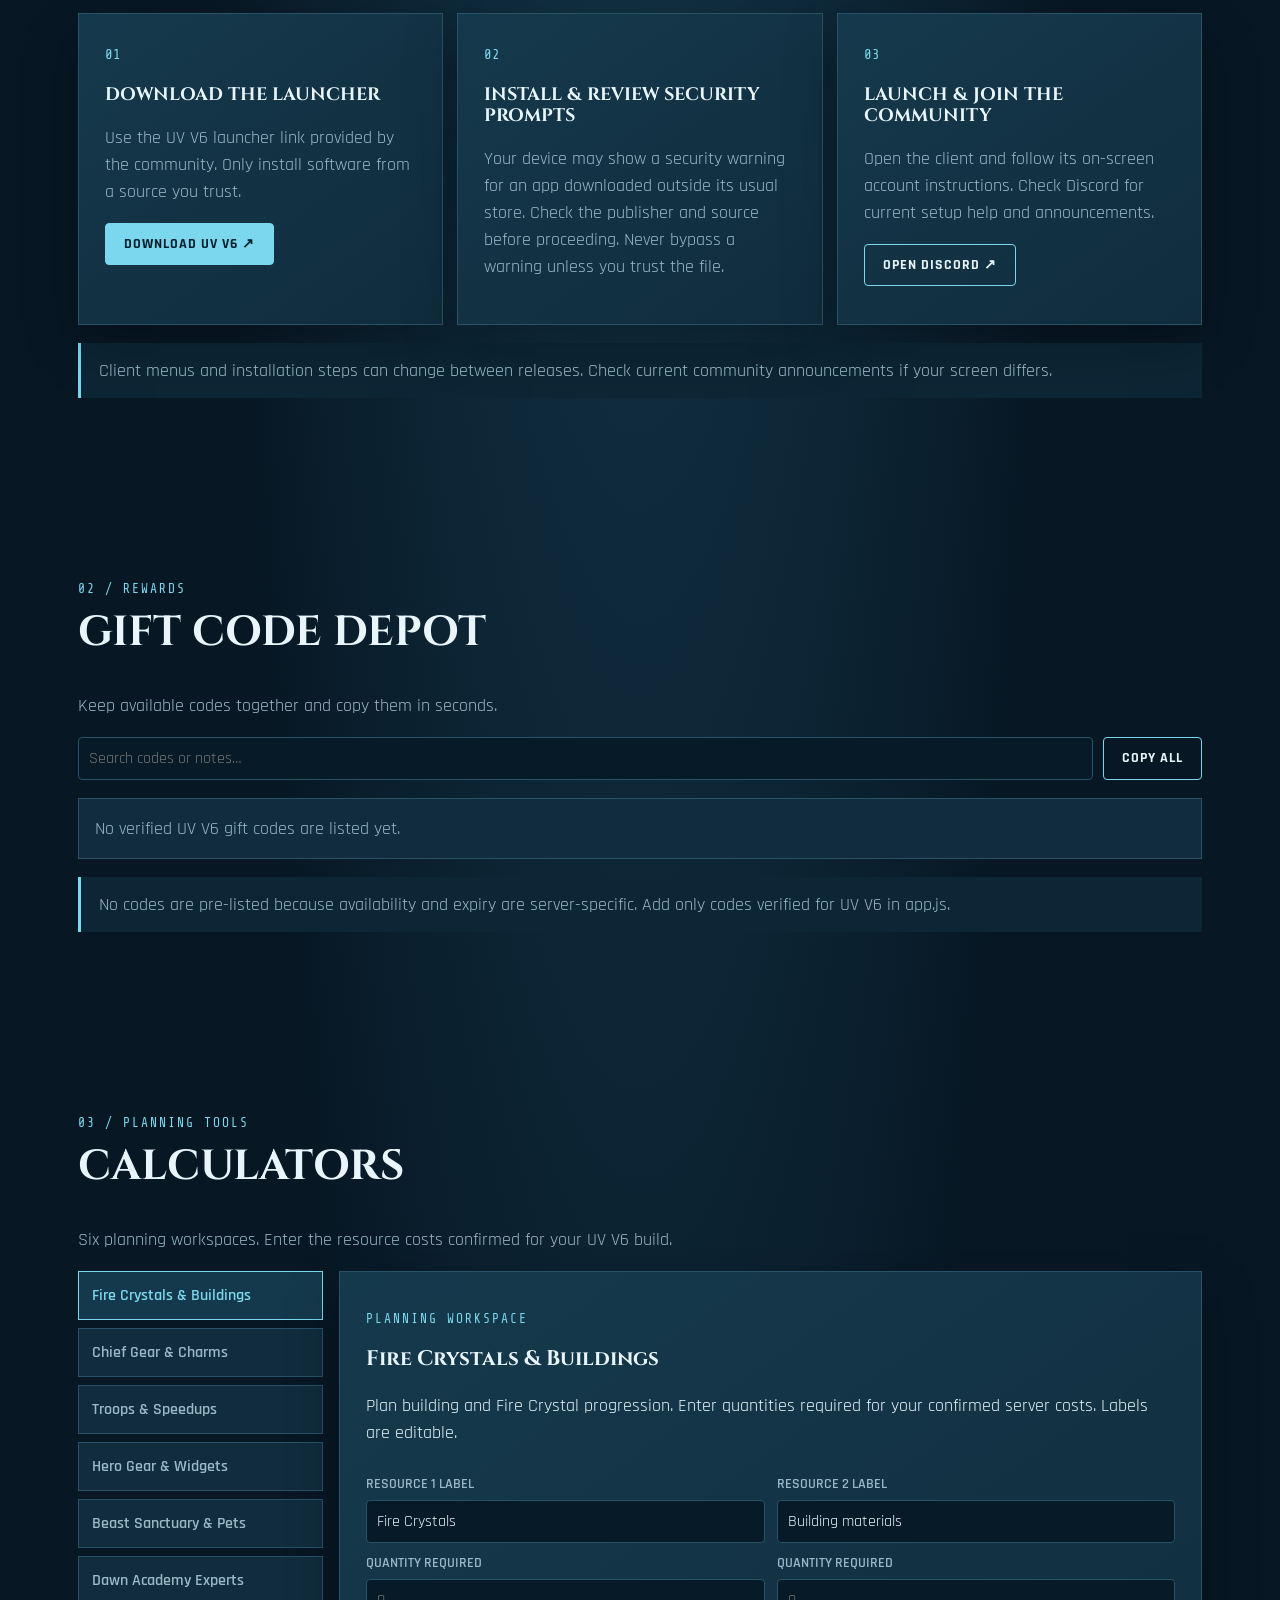
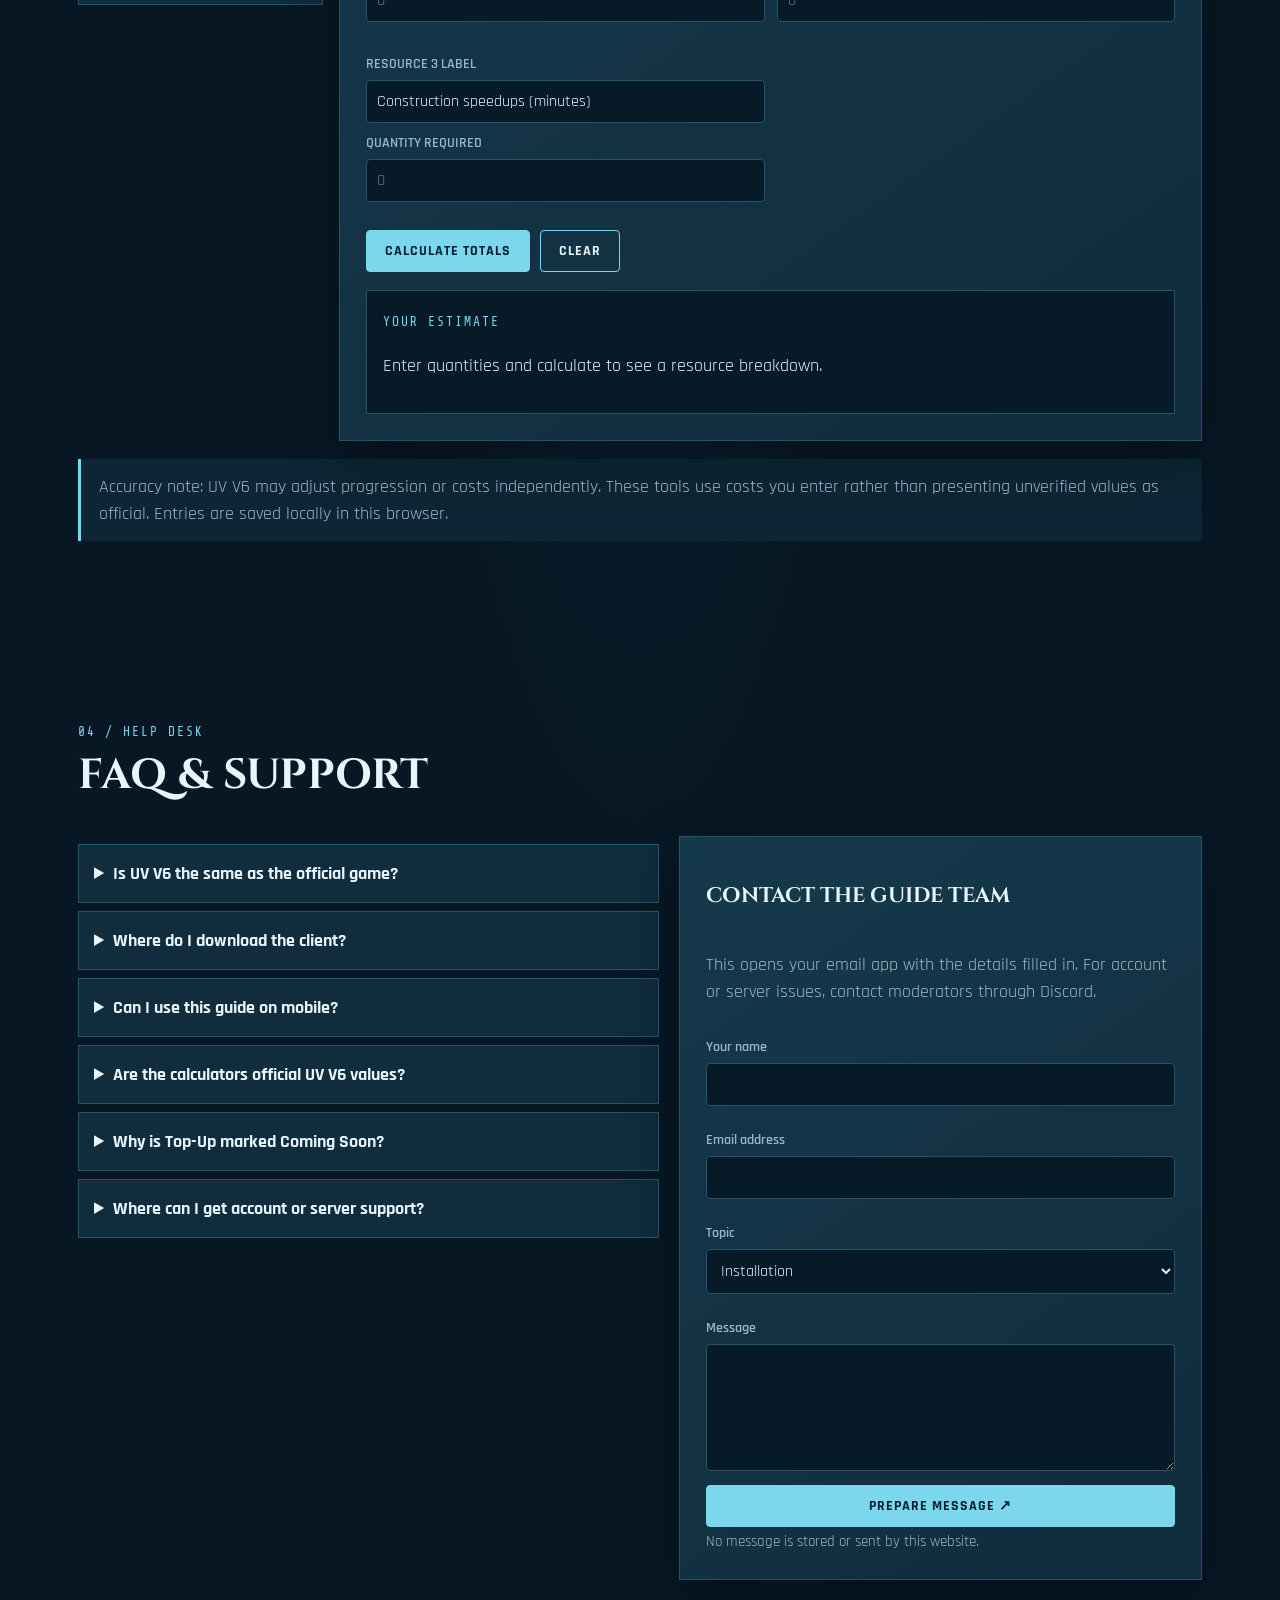
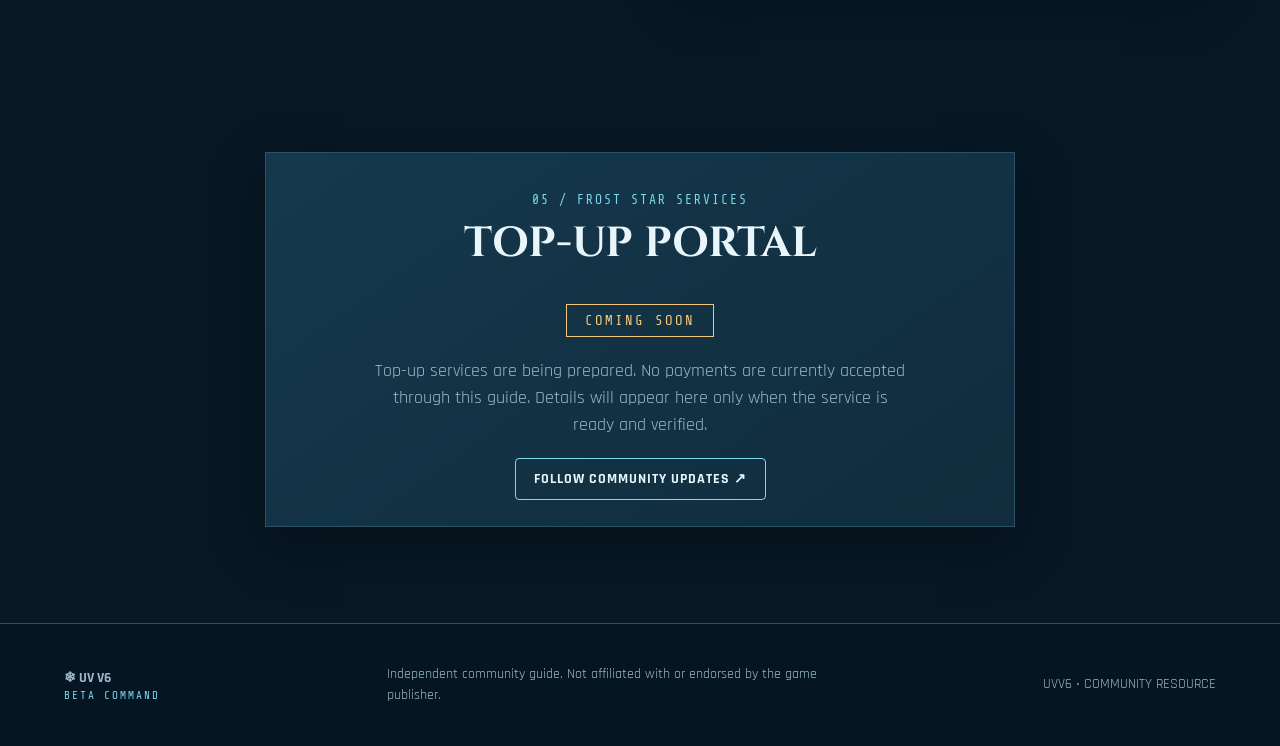
==== commit 47ce8f17: "Link homepage calculator entries to dedicated selection page" ====
--- a/index.html
+++ b/index.html
@@ -1 +1 @@
-<!doctype html><html lang="en"><head><meta charset="utf-8"><meta name="viewport" content="width=device-width,initial-scale=1"><title>UV V6 Beta — Command Portal</title><meta name="description" content="UV V6 Beta community guide and planning tools"><link rel="preconnect" href="https://fonts.googleapis.com"><link href="https://fonts.googleapis.com/css2?family=Cinzel:wght@500;700&family=Rajdhani:wght@400;600;700&family=Share+Tech+Mono&display=swap" rel="stylesheet"><link rel="stylesheet" href="styles.css"></head><body><header><a class="brand" href="#home">❄ UV V6 <small>BETA COMMAND</small></a><button id="menuToggle" aria-label="Toggle menu">☰</button><nav id="nav"><a href="#guide">Getting Started</a><a href="#codes">Gift Codes</a><a href="calculator.html">Calculators</a><a href="#faq">FAQ & Support</a><a href="#topup">Top-Up</a></nav><select id="themeSelect" aria-label="Theme"><option value="frost">Frost Realm</option><option value="light">Polar Light</option><option value="spooky">Spooky Tundra</option><option value="harvest">Harvest Feast</option><option value="festival">Frost Festival</option></select></header><main><section id="home" class="hero"><div><p class="eyebrow">PRIVATE SERVER • COMMUNITY RESOURCE</p><h1>THE <em>UV V6</em><br>COMMAND PORTAL</h1><p class="lead">Your central hub for getting started, tracking rewards, planning upgrades and finding support in UV V6 Beta.</p><a class="button primary" href="#guide">GET STARTED ↗</a> <a class="button" href="https://discord.gg/mSgt6ehtE" target="_blank" rel="noopener">JOIN DISCORD</a><p class="status">● COMMUNITY GUIDE • INDEPENDENT PROJECT</p></div><div class="hero-card"><div class="eyebrow">FIELD STATUS / UVV6</div><div class="snow">❄</div><h2>PREPARE. BUILD. ADVANCE.</h2><p>Tools and references for your next chapter.</p><div class="stats"><span><b>06</b>PLANNING TOOLS</span><span><b>05</b>VISUAL THEMES</span><span><b>24/7</b>COMMUNITY</span></div></div></section><section><p class="eyebrow">QUICK ACCESS</p><h2>CHOOSE YOUR DESTINATION</h2><div class="tiles"><a href="#guide"><b>⌁ GETTING STARTED</b><p>Launcher download and first-launch guidance.</p></a><a href="#codes"><b>✧ GIFT CODE DEPOT</b><p>Search, organise and copy verified codes.</p></a><a href="#calculators"><b>⌗ CALCULATOR SUITE</b><p>Plan upgrades, resources, troops and gear.</p></a><a href="#faq"><b>? FAQ & SUPPORT</b><p>Find answers and contact the guide team.</p></a><a href="https://discord.gg/mSgt6ehtE" target="_blank" rel="noopener"><b>◎ COMMUNITY DISCORD</b><p>Meet players and get community assistance.</p></a><a href="#topup"><b>◇ FROST STAR TOP-UP</b><p>Payment services are not available yet.</p></a></div></section><section id="guide"><p class="eyebrow">01 / INSTALLATION</p><h2>GETTING STARTED</h2><div class="steps"><article><i>01</i><h3>DOWNLOAD THE LAUNCHER</h3><p>Use the UV V6 launcher link provided by the community. Only install software from a source you trust.</p><a class="button primary" href="https://play.whiteoutsurvivalhq.com/download" target="_blank" rel="noopener">DOWNLOAD UV V6 ↗</a></article><article><i>02</i><h3>INSTALL & REVIEW SECURITY PROMPTS</h3><p>Your device may show a security warning for an app downloaded outside its usual store. Check the publisher and source before proceeding. Never bypass a warning unless you trust the file.</p></article><article><i>03</i><h3>LAUNCH & JOIN THE COMMUNITY</h3><p>Open the client and follow its on-screen account instructions. Check Discord for current setup help and announcements.</p><a class="button" href="https://discord.gg/mSgt6ehtE" target="_blank" rel="noopener">OPEN DISCORD ↗</a></article></div><p class="notice">Client menus and installation steps can change between releases. Check current community announcements if your screen differs.</p></section><section id="codes"><p class="eyebrow">02 / REWARDS</p><h2>GIFT CODE DEPOT</h2><p>Keep available codes together and copy them in seconds.</p><div class="toolbar"><input id="codeSearch" placeholder="Search codes or notes…" aria-label="Search codes"><button class="button" id="copyAll">COPY ALL</button></div><div id="codeList"></div><p class="notice">No codes are pre-listed because availability and expiry are server-specific. Add only codes verified for UV V6 in app.js.</p></section><section id="calculators"><p class="eyebrow">03 / PLANNING TOOLS</p><h2>CALCULATOR SUITE</h2><p>Six planning workspaces. Enter the resource costs confirmed for your UV V6 build.</p><div class="calculator"><aside id="calcMenu"></aside><div id="calcMain" class="calc-main" aria-live="polite"></div></div><p class="notice">Accuracy note: UV V6 may adjust progression or costs independently. These tools use costs you enter rather than presenting unverified values as official. Entries are saved locally in this browser.</p></section><section id="faq"><p class="eyebrow">04 / HELP DESK</p><h2>FAQ & SUPPORT</h2><div class="support-layout"><div id="faqList"></div><form id="supportForm"><h3>CONTACT THE GUIDE TEAM</h3><p>This opens your email app with the details filled in. For account or server issues, contact moderators through Discord.</p><label>Your name<input name="name" required></label><label>Email address<input name="email" type="email" required></label><label>Topic<select name="topic"><option>Installation</option><option>Gift codes</option><option>Calculator feedback</option><option>Website issue</option><option>Other</option></select></label><label>Message<textarea name="message" rows="5" required></textarea></label><button class="button primary">PREPARE MESSAGE ↗</button><small>No message is stored or sent by this website.</small></form></div></section><section id="topup"><div class="topup"><p class="eyebrow">05 / FROST STAR SERVICES</p><h2>TOP-UP PORTAL</h2><strong class="coming">COMING SOON</strong><p>Top-up services are being prepared. No payments are currently accepted through this guide. Details will appear here only when the service is ready and verified.</p><a class="button" href="https://discord.gg/mSgt6ehtE" target="_blank" rel="noopener">FOLLOW COMMUNITY UPDATES ↗</a></div></section></main><footer><b>❄ UV V6 <small>BETA COMMAND</small></b><p>Independent community guide. Not affiliated with or endorsed by the game publisher.</p><span>UVV6 • COMMUNITY RESOURCE</span></footer><script src="app.js"></script></body></html>+<!doctype html><html lang="en"><head><meta charset="utf-8"><meta name="viewport" content="width=device-width,initial-scale=1"><title>UV V6 Beta — Command Portal</title><meta name="description" content="UV V6 Beta community guide and planning tools"><link rel="preconnect" href="https://fonts.googleapis.com"><link href="https://fonts.googleapis.com/css2?family=Cinzel:wght@500;700&family=Rajdhani:wght@400;600;700&family=Share+Tech+Mono&display=swap" rel="stylesheet"><link rel="stylesheet" href="styles.css"></head><body><header><a class="brand" href="#home">❄ UV V6 <small>BETA COMMAND</small></a><button id="menuToggle" aria-label="Toggle menu">☰</button><nav id="nav"><a href="#guide">Getting Started</a><a href="#codes">Gift Codes</a><a href="calculator.html">Calculators</a><a href="#faq">FAQ & Support</a><a href="#topup">Top-Up</a></nav><select id="themeSelect" aria-label="Theme"><option value="frost">Frost Realm</option><option value="light">Polar Light</option><option value="spooky">Spooky Tundra</option><option value="harvest">Harvest Feast</option><option value="festival">Frost Festival</option></select></header><main><section id="home" class="hero"><div><p class="eyebrow">PRIVATE SERVER • COMMUNITY RESOURCE</p><h1>THE <em>UV V6</em><br>COMMAND PORTAL</h1><p class="lead">Your central hub for getting started, tracking rewards, planning upgrades and finding support in UV V6 Beta.</p><a class="button primary" href="#guide">GET STARTED ↗</a> <a class="button" href="https://discord.gg/mSgt6ehtE" target="_blank" rel="noopener">JOIN DISCORD</a><p class="status">● COMMUNITY GUIDE • INDEPENDENT PROJECT</p></div><div class="hero-card"><div class="eyebrow">FIELD STATUS / UVV6</div><div class="snow">❄</div><h2>PREPARE. BUILD. ADVANCE.</h2><p>Tools and references for your next chapter.</p><div class="stats"><span><b>06</b>PLANNING TOOLS</span><span><b>05</b>VISUAL THEMES</span><span><b>24/7</b>COMMUNITY</span></div></div></section><section><p class="eyebrow">QUICK ACCESS</p><h2>CHOOSE YOUR DESTINATION</h2><div class="tiles"><a href="#guide"><b>⌁ GETTING STARTED</b><p>Launcher download and first-launch guidance.</p></a><a href="#codes"><b>✧ GIFT CODE DEPOT</b><p>Search, organise and copy verified codes.</p></a><a href="calculator.html"><b>⌗ CALCULATOR SUITE</b><p>Plan upgrades, resources, troops and gear.</p></a><a href="#faq"><b>? FAQ & SUPPORT</b><p>Find answers and contact the guide team.</p></a><a href="https://discord.gg/mSgt6ehtE" target="_blank" rel="noopener"><b>◎ COMMUNITY DISCORD</b><p>Meet players and get community assistance.</p></a><a href="#topup"><b>◇ FROST STAR TOP-UP</b><p>Payment services are not available yet.</p></a></div></section><section id="guide"><p class="eyebrow">01 / INSTALLATION</p><h2>GETTING STARTED</h2><div class="steps"><article><i>01</i><h3>DOWNLOAD THE LAUNCHER</h3><p>Use the UV V6 launcher link provided by the community. Only install software from a source you trust.</p><a class="button primary" href="https://play.whiteoutsurvivalhq.com/download" target="_blank" rel="noopener">DOWNLOAD UV V6 ↗</a></article><article><i>02</i><h3>INSTALL & REVIEW SECURITY PROMPTS</h3><p>Your device may show a security warning for an app downloaded outside its usual store. Check the publisher and source before proceeding. Never bypass a warning unless you trust the file.</p></article><article><i>03</i><h3>LAUNCH & JOIN THE COMMUNITY</h3><p>Open the client and follow its on-screen account instructions. Check Discord for current setup help and announcements.</p><a class="button" href="https://discord.gg/mSgt6ehtE" target="_blank" rel="noopener">OPEN DISCORD ↗</a></article></div><p class="notice">Client menus and installation steps can change between releases. Check current community announcements if your screen differs.</p></section><section id="codes"><p class="eyebrow">02 / REWARDS</p><h2>GIFT CODE DEPOT</h2><p>Keep available codes together and copy them in seconds.</p><div class="toolbar"><input id="codeSearch" placeholder="Search codes or notes…" aria-label="Search codes"><button class="button" id="copyAll">COPY ALL</button></div><div id="codeList"></div><p class="notice">No codes are pre-listed because availability and expiry are server-specific. Add only codes verified for UV V6 in app.js.</p></section><section id="calculators"><p class="eyebrow">03 / PLANNING TOOLS</p><h2>CALCULATORS</h2><p>Six planning workspaces. Enter the resource costs confirmed for your UV V6 build.</p><div class="calculator"><aside id="calcMenu"></aside><div id="calcMain" class="calc-main" aria-live="polite"></div></div><p class="notice">Accuracy note: UV V6 may adjust progression or costs independently. These tools use costs you enter rather than presenting unverified values as official. Entries are saved locally in this browser.</p></section><section id="faq"><p class="eyebrow">04 / HELP DESK</p><h2>FAQ & SUPPORT</h2><div class="support-layout"><div id="faqList"></div><form id="supportForm"><h3>CONTACT THE GUIDE TEAM</h3><p>This opens your email app with the details filled in. For account or server issues, contact moderators through Discord.</p><label>Your name<input name="name" required></label><label>Email address<input name="email" type="email" required></label><label>Topic<select name="topic"><option>Installation</option><option>Gift codes</option><option>Calculator feedback</option><option>Website issue</option><option>Other</option></select></label><label>Message<textarea name="message" rows="5" required></textarea></label><button class="button primary">PREPARE MESSAGE ↗</button><small>No message is stored or sent by this website.</small></form></div></section><section id="topup"><div class="topup"><p class="eyebrow">05 / FROST STAR SERVICES</p><h2>TOP-UP PORTAL</h2><strong class="coming">COMING SOON</strong><p>Top-up services are being prepared. No payments are currently accepted through this guide. Details will appear here only when the service is ready and verified.</p><a class="button" href="https://discord.gg/mSgt6ehtE" target="_blank" rel="noopener">FOLLOW COMMUNITY UPDATES ↗</a></div></section></main><footer><b>❄ UV V6 <small>BETA COMMAND</small></b><p>Independent community guide. Not affiliated with or endorsed by the game publisher.</p><span>UVV6 • COMMUNITY RESOURCE</span></footer><script src="app.js"></script></body></html>
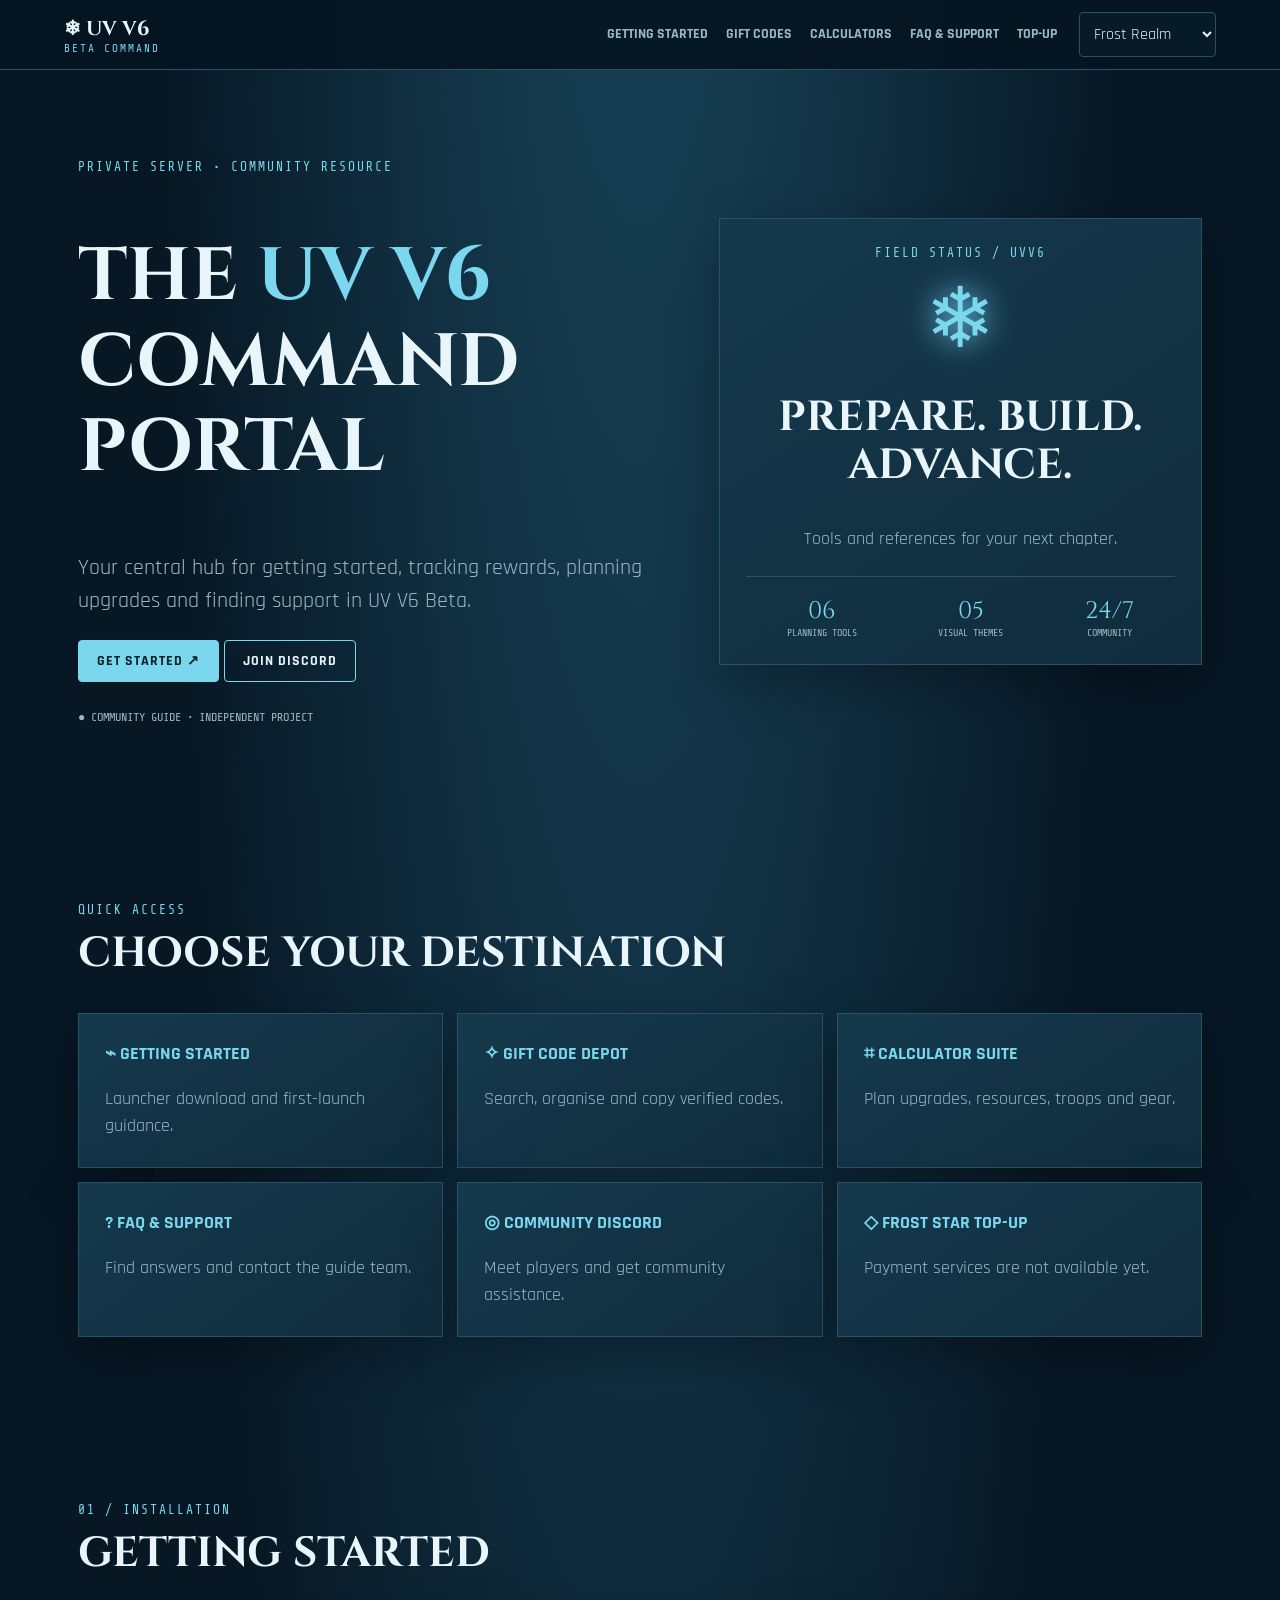
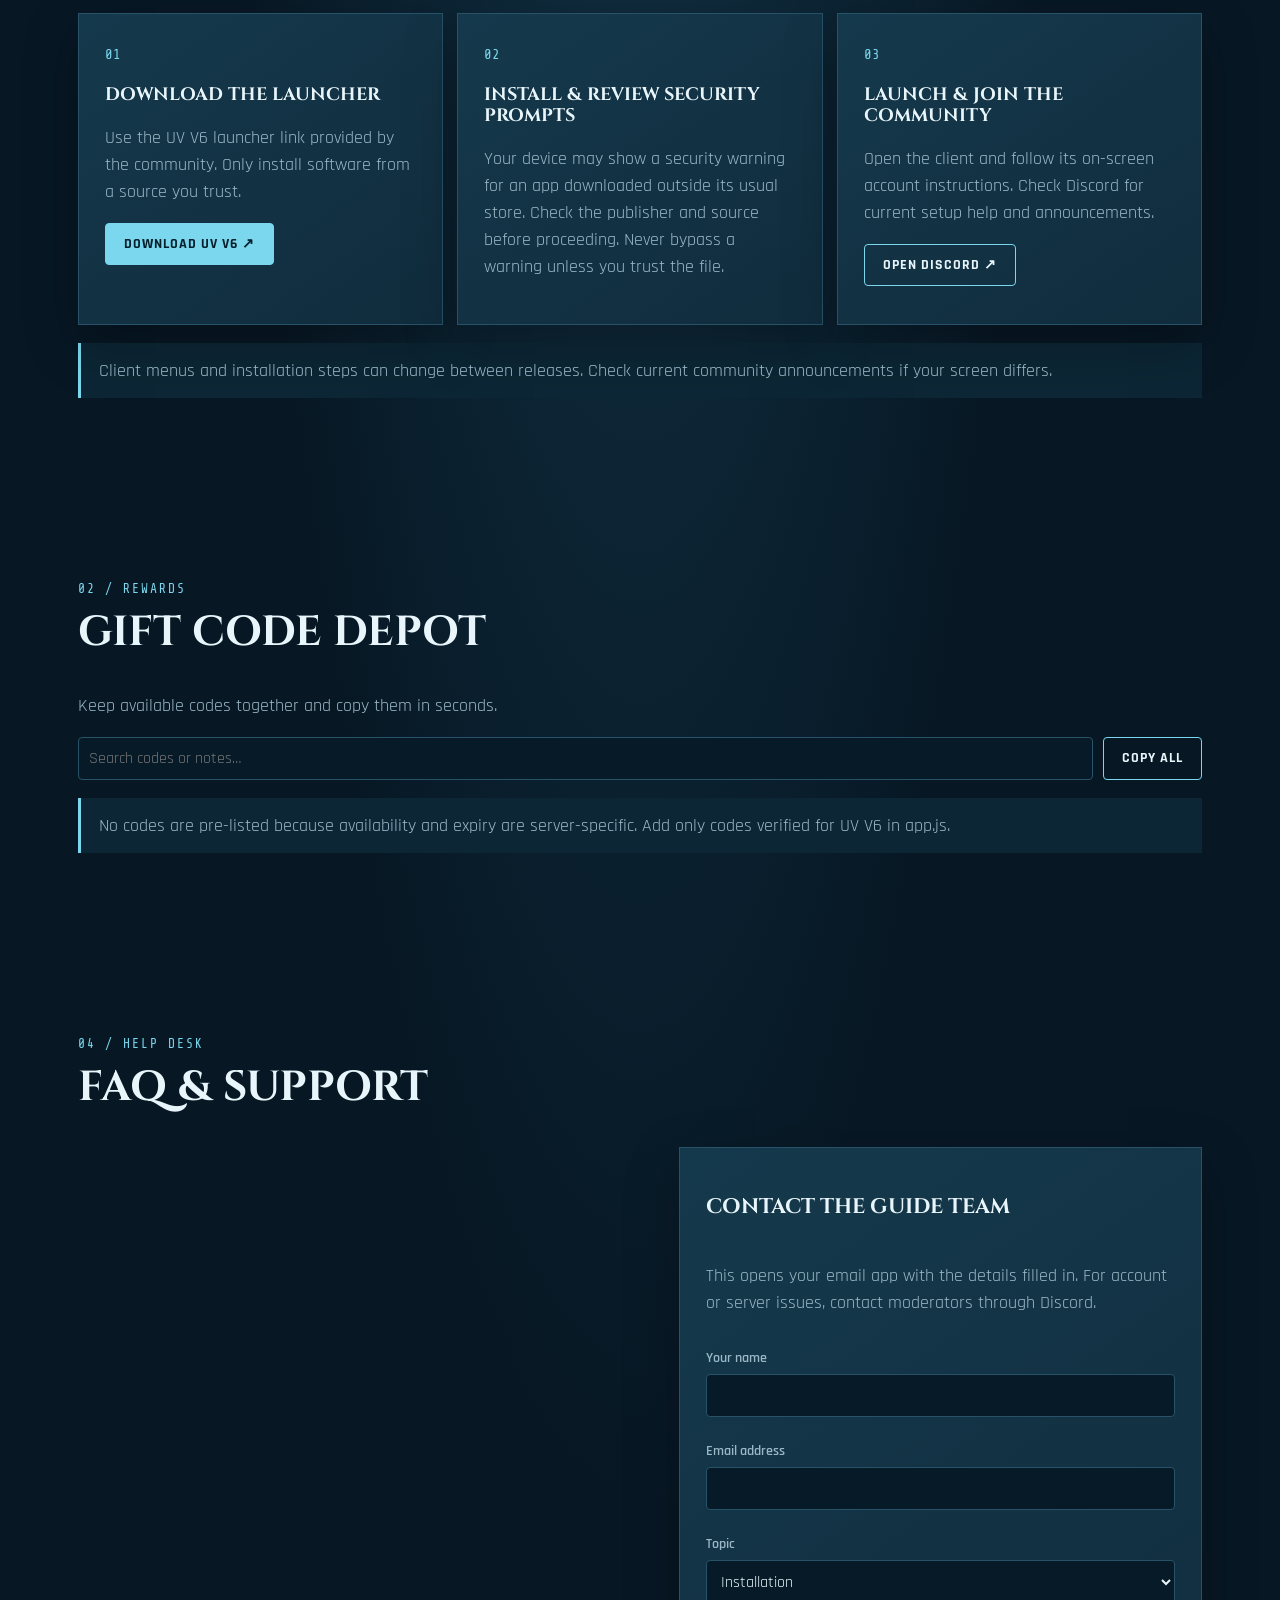
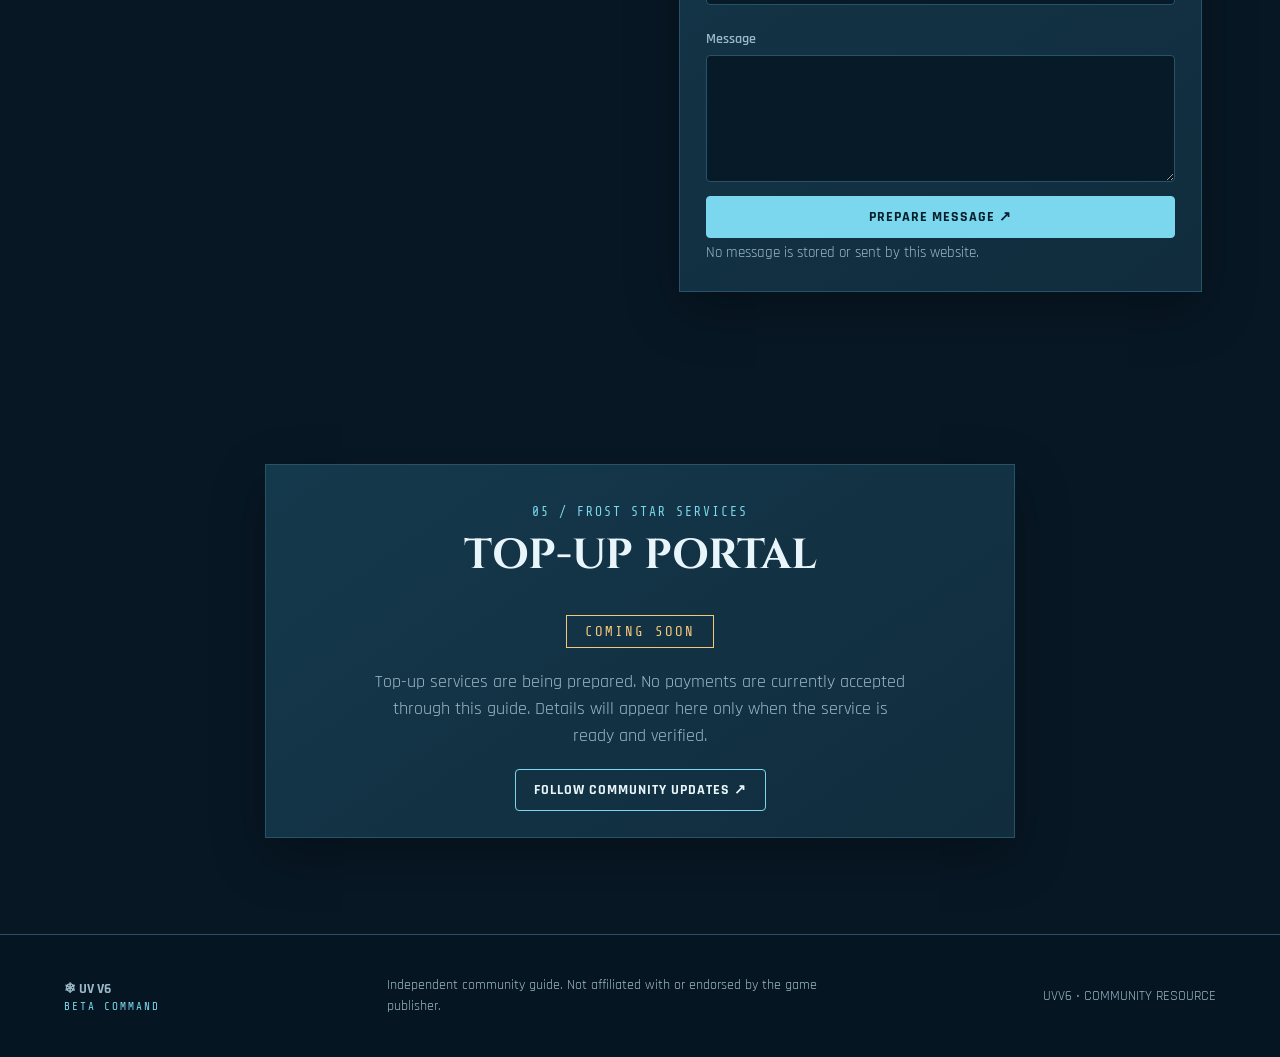
==== commit c67199df: "Move calculator suite off homepage to its own page" ====
--- a/index.html
+++ b/index.html
@@ -1 +1 @@
-<!doctype html><html lang="en"><head><meta charset="utf-8"><meta name="viewport" content="width=device-width,initial-scale=1"><title>UV V6 Beta — Command Portal</title><meta name="description" content="UV V6 Beta community guide and planning tools"><link rel="preconnect" href="https://fonts.googleapis.com"><link href="https://fonts.googleapis.com/css2?family=Cinzel:wght@500;700&family=Rajdhani:wght@400;600;700&family=Share+Tech+Mono&display=swap" rel="stylesheet"><link rel="stylesheet" href="styles.css"></head><body><header><a class="brand" href="#home">❄ UV V6 <small>BETA COMMAND</small></a><button id="menuToggle" aria-label="Toggle menu">☰</button><nav id="nav"><a href="#guide">Getting Started</a><a href="#codes">Gift Codes</a><a href="calculator.html">Calculators</a><a href="#faq">FAQ & Support</a><a href="#topup">Top-Up</a></nav><select id="themeSelect" aria-label="Theme"><option value="frost">Frost Realm</option><option value="light">Polar Light</option><option value="spooky">Spooky Tundra</option><option value="harvest">Harvest Feast</option><option value="festival">Frost Festival</option></select></header><main><section id="home" class="hero"><div><p class="eyebrow">PRIVATE SERVER • COMMUNITY RESOURCE</p><h1>THE <em>UV V6</em><br>COMMAND PORTAL</h1><p class="lead">Your central hub for getting started, tracking rewards, planning upgrades and finding support in UV V6 Beta.</p><a class="button primary" href="#guide">GET STARTED ↗</a> <a class="button" href="https://discord.gg/mSgt6ehtE" target="_blank" rel="noopener">JOIN DISCORD</a><p class="status">● COMMUNITY GUIDE • INDEPENDENT PROJECT</p></div><div class="hero-card"><div class="eyebrow">FIELD STATUS / UVV6</div><div class="snow">❄</div><h2>PREPARE. BUILD. ADVANCE.</h2><p>Tools and references for your next chapter.</p><div class="stats"><span><b>06</b>PLANNING TOOLS</span><span><b>05</b>VISUAL THEMES</span><span><b>24/7</b>COMMUNITY</span></div></div></section><section><p class="eyebrow">QUICK ACCESS</p><h2>CHOOSE YOUR DESTINATION</h2><div class="tiles"><a href="#guide"><b>⌁ GETTING STARTED</b><p>Launcher download and first-launch guidance.</p></a><a href="#codes"><b>✧ GIFT CODE DEPOT</b><p>Search, organise and copy verified codes.</p></a><a href="calculator.html"><b>⌗ CALCULATOR SUITE</b><p>Plan upgrades, resources, troops and gear.</p></a><a href="#faq"><b>? FAQ & SUPPORT</b><p>Find answers and contact the guide team.</p></a><a href="https://discord.gg/mSgt6ehtE" target="_blank" rel="noopener"><b>◎ COMMUNITY DISCORD</b><p>Meet players and get community assistance.</p></a><a href="#topup"><b>◇ FROST STAR TOP-UP</b><p>Payment services are not available yet.</p></a></div></section><section id="guide"><p class="eyebrow">01 / INSTALLATION</p><h2>GETTING STARTED</h2><div class="steps"><article><i>01</i><h3>DOWNLOAD THE LAUNCHER</h3><p>Use the UV V6 launcher link provided by the community. Only install software from a source you trust.</p><a class="button primary" href="https://play.whiteoutsurvivalhq.com/download" target="_blank" rel="noopener">DOWNLOAD UV V6 ↗</a></article><article><i>02</i><h3>INSTALL & REVIEW SECURITY PROMPTS</h3><p>Your device may show a security warning for an app downloaded outside its usual store. Check the publisher and source before proceeding. Never bypass a warning unless you trust the file.</p></article><article><i>03</i><h3>LAUNCH & JOIN THE COMMUNITY</h3><p>Open the client and follow its on-screen account instructions. Check Discord for current setup help and announcements.</p><a class="button" href="https://discord.gg/mSgt6ehtE" target="_blank" rel="noopener">OPEN DISCORD ↗</a></article></div><p class="notice">Client menus and installation steps can change between releases. Check current community announcements if your screen differs.</p></section><section id="codes"><p class="eyebrow">02 / REWARDS</p><h2>GIFT CODE DEPOT</h2><p>Keep available codes together and copy them in seconds.</p><div class="toolbar"><input id="codeSearch" placeholder="Search codes or notes…" aria-label="Search codes"><button class="button" id="copyAll">COPY ALL</button></div><div id="codeList"></div><p class="notice">No codes are pre-listed because availability and expiry are server-specific. Add only codes verified for UV V6 in app.js.</p></section><section id="calculators"><p class="eyebrow">03 / PLANNING TOOLS</p><h2>CALCULATORS</h2><p>Six planning workspaces. Enter the resource costs confirmed for your UV V6 build.</p><div class="calculator"><aside id="calcMenu"></aside><div id="calcMain" class="calc-main" aria-live="polite"></div></div><p class="notice">Accuracy note: UV V6 may adjust progression or costs independently. These tools use costs you enter rather than presenting unverified values as official. Entries are saved locally in this browser.</p></section><section id="faq"><p class="eyebrow">04 / HELP DESK</p><h2>FAQ & SUPPORT</h2><div class="support-layout"><div id="faqList"></div><form id="supportForm"><h3>CONTACT THE GUIDE TEAM</h3><p>This opens your email app with the details filled in. For account or server issues, contact moderators through Discord.</p><label>Your name<input name="name" required></label><label>Email address<input name="email" type="email" required></label><label>Topic<select name="topic"><option>Installation</option><option>Gift codes</option><option>Calculator feedback</option><option>Website issue</option><option>Other</option></select></label><label>Message<textarea name="message" rows="5" required></textarea></label><button class="button primary">PREPARE MESSAGE ↗</button><small>No message is stored or sent by this website.</small></form></div></section><section id="topup"><div class="topup"><p class="eyebrow">05 / FROST STAR SERVICES</p><h2>TOP-UP PORTAL</h2><strong class="coming">COMING SOON</strong><p>Top-up services are being prepared. No payments are currently accepted through this guide. Details will appear here only when the service is ready and verified.</p><a class="button" href="https://discord.gg/mSgt6ehtE" target="_blank" rel="noopener">FOLLOW COMMUNITY UPDATES ↗</a></div></section></main><footer><b>❄ UV V6 <small>BETA COMMAND</small></b><p>Independent community guide. Not affiliated with or endorsed by the game publisher.</p><span>UVV6 • COMMUNITY RESOURCE</span></footer><script src="app.js"></script></body></html>+<!doctype html><html lang="en"><head><meta charset="utf-8"><meta name="viewport" content="width=device-width,initial-scale=1"><title>UV V6 Beta — Command Portal</title><meta name="description" content="UV V6 Beta community guide and planning tools"><link rel="preconnect" href="https://fonts.googleapis.com"><link href="https://fonts.googleapis.com/css2?family=Cinzel:wght@500;700&family=Rajdhani:wght@400;600;700&family=Share+Tech+Mono&display=swap" rel="stylesheet"><link rel="stylesheet" href="styles.css"></head><body><header><a class="brand" href="#home">❄ UV V6 <small>BETA COMMAND</small></a><button id="menuToggle" aria-label="Toggle menu">☰</button><nav id="nav"><a href="#guide">Getting Started</a><a href="#codes">Gift Codes</a><a href="calculator.html">Calculators</a><a href="#faq">FAQ & Support</a><a href="#topup">Top-Up</a></nav><select id="themeSelect" aria-label="Theme"><option value="frost">Frost Realm</option><option value="light">Polar Light</option><option value="spooky">Spooky Tundra</option><option value="harvest">Harvest Feast</option><option value="festival">Frost Festival</option></select></header><main><section id="home" class="hero"><div><p class="eyebrow">PRIVATE SERVER • COMMUNITY RESOURCE</p><h1>THE <em>UV V6</em><br>COMMAND PORTAL</h1><p class="lead">Your central hub for getting started, tracking rewards, planning upgrades and finding support in UV V6 Beta.</p><a class="button primary" href="#guide">GET STARTED ↗</a> <a class="button" href="https://discord.gg/mSgt6ehtE" target="_blank" rel="noopener">JOIN DISCORD</a><p class="status">● COMMUNITY GUIDE • INDEPENDENT PROJECT</p></div><div class="hero-card"><div class="eyebrow">FIELD STATUS / UVV6</div><div class="snow">❄</div><h2>PREPARE. BUILD. ADVANCE.</h2><p>Tools and references for your next chapter.</p><div class="stats"><span><b>06</b>PLANNING TOOLS</span><span><b>05</b>VISUAL THEMES</span><span><b>24/7</b>COMMUNITY</span></div></div></section><section><p class="eyebrow">QUICK ACCESS</p><h2>CHOOSE YOUR DESTINATION</h2><div class="tiles"><a href="#guide"><b>⌁ GETTING STARTED</b><p>Launcher download and first-launch guidance.</p></a><a href="#codes"><b>✧ GIFT CODE DEPOT</b><p>Search, organise and copy verified codes.</p></a><a href="calculator.html"><b>⌗ CALCULATOR SUITE</b><p>Plan upgrades, resources, troops and gear.</p></a><a href="#faq"><b>? FAQ & SUPPORT</b><p>Find answers and contact the guide team.</p></a><a href="https://discord.gg/mSgt6ehtE" target="_blank" rel="noopener"><b>◎ COMMUNITY DISCORD</b><p>Meet players and get community assistance.</p></a><a href="#topup"><b>◇ FROST STAR TOP-UP</b><p>Payment services are not available yet.</p></a></div></section><section id="guide"><p class="eyebrow">01 / INSTALLATION</p><h2>GETTING STARTED</h2><div class="steps"><article><i>01</i><h3>DOWNLOAD THE LAUNCHER</h3><p>Use the UV V6 launcher link provided by the community. Only install software from a source you trust.</p><a class="button primary" href="https://play.whiteoutsurvivalhq.com/download" target="_blank" rel="noopener">DOWNLOAD UV V6 ↗</a></article><article><i>02</i><h3>INSTALL & REVIEW SECURITY PROMPTS</h3><p>Your device may show a security warning for an app downloaded outside its usual store. Check the publisher and source before proceeding. Never bypass a warning unless you trust the file.</p></article><article><i>03</i><h3>LAUNCH & JOIN THE COMMUNITY</h3><p>Open the client and follow its on-screen account instructions. Check Discord for current setup help and announcements.</p><a class="button" href="https://discord.gg/mSgt6ehtE" target="_blank" rel="noopener">OPEN DISCORD ↗</a></article></div><p class="notice">Client menus and installation steps can change between releases. Check current community announcements if your screen differs.</p></section><section id="codes"><p class="eyebrow">02 / REWARDS</p><h2>GIFT CODE DEPOT</h2><p>Keep available codes together and copy them in seconds.</p><div class="toolbar"><input id="codeSearch" placeholder="Search codes or notes…" aria-label="Search codes"><button class="button" id="copyAll">COPY ALL</button></div><div id="codeList"></div><p class="notice">No codes are pre-listed because availability and expiry are server-specific. Add only codes verified for UV V6 in app.js.</p></section><section id="faq"><p class="eyebrow">04 / HELP DESK</p><h2>FAQ & SUPPORT</h2><div class="support-layout"><div id="faqList"></div><form id="supportForm"><h3>CONTACT THE GUIDE TEAM</h3><p>This opens your email app with the details filled in. For account or server issues, contact moderators through Discord.</p><label>Your name<input name="name" required></label><label>Email address<input name="email" type="email" required></label><label>Topic<select name="topic"><option>Installation</option><option>Gift codes</option><option>Calculator feedback</option><option>Website issue</option><option>Other</option></select></label><label>Message<textarea name="message" rows="5" required></textarea></label><button class="button primary">PREPARE MESSAGE ↗</button><small>No message is stored or sent by this website.</small></form></div></section><section id="topup"><div class="topup"><p class="eyebrow">05 / FROST STAR SERVICES</p><h2>TOP-UP PORTAL</h2><strong class="coming">COMING SOON</strong><p>Top-up services are being prepared. No payments are currently accepted through this guide. Details will appear here only when the service is ready and verified.</p><a class="button" href="https://discord.gg/mSgt6ehtE" target="_blank" rel="noopener">FOLLOW COMMUNITY UPDATES ↗</a></div></section></main><footer><b>❄ UV V6 <small>BETA COMMAND</small></b><p>Independent community guide. Not affiliated with or endorsed by the game publisher.</p><span>UVV6 • COMMUNITY RESOURCE</span></footer><script src="app.js"></script></body></html>
--- a/styles.css
+++ b/styles.css
@@ -1 +1,2 @@
-:root{--bg:#071724;--panel:#102c3d;--panel2:#15394c;--line:#285268;--text:#e8f5fa;--muted:#9bb8c7;--accent:#7bd7ed;--warn:#f4c77b}*{box-sizing:border-box}html{scroll-behavior:smooth;scroll-padding-top:90px}body{margin:0;background:radial-gradient(ellipse at 50% -20%,#1b4960,transparent 55%),var(--bg);color:var(--text);font:18px Rajdhani,sans-serif;line-height:1.5}header{position:sticky;top:0;z-index:5;display:flex;align-items:center;gap:22px;padding:12px 5%;background:#061522ed;border-bottom:1px solid var(--line);backdrop-filter:blur(12px)}.brand{font:700 20px Cinzel,serif;color:var(--text);text-decoration:none;white-space:nowrap}.brand small,footer small{display:block;color:var(--accent);font:11px 'Share Tech Mono';letter-spacing:2px}nav{display:flex;gap:18px;margin-left:auto}nav a{font-weight:700;text-transform:uppercase;font-size:14px;color:var(--muted);text-decoration:none}nav a:hover{color:var(--accent)}header select,input,textarea,form select{background:#061a28;color:var(--text);border:1px solid var(--line);padding:10px;border-radius:4px;font:16px Rajdhani}#menuToggle{display:none;background:none;color:var(--text);border:0;font-size:24px}.hero,main>section{max-width:1180px;margin:auto;padding:76px 28px}.hero{min-height:580px;display:grid;grid-template-columns:1.1fr .9fr;align-items:center;gap:50px}.eyebrow{font:13px 'Share Tech Mono';letter-spacing:2px;color:var(--accent)}h1,h2,h3{font-family:Cinzel,serif;line-height:1.15}h1{font-size:clamp(42px,6vw,74px)}h1 em{font-style:normal;color:var(--accent)}h2{font-size:clamp(28px,4vw,42px);margin-top:8px}.lead{font-size:22px;color:var(--muted);max-width:600px}.button{display:inline-block;padding:11px 18px;border:1px solid var(--accent);border-radius:4px;color:var(--text);text-decoration:none;font:700 14px Rajdhani;letter-spacing:1px;background:transparent;cursor:pointer}.button.primary{background:var(--accent);color:#05202d}.status{font:12px 'Share Tech Mono';color:var(--muted);margin-top:28px}.hero-card,.tiles a,.steps article,.calc-main,form,.topup{background:linear-gradient(145deg,var(--panel2),var(--panel));border:1px solid var(--line);padding:26px;box-shadow:0 18px 50px #0004}.hero-card{text-align:center}.snow{font-size:84px;color:var(--accent);text-shadow:0 0 30px #73d5f7}.hero-card p,.tiles p,.steps p,section>p:not(.eyebrow){color:var(--muted)}.stats{display:flex;justify-content:space-around;border-top:1px solid var(--line);padding-top:18px;margin-top:24px;font:10px 'Share Tech Mono';color:var(--muted)}.stats b{display:block;font:24px Cinzel;color:var(--accent)}.tiles{display:grid;grid-template-columns:repeat(3,1fr);gap:14px}.tiles a{color:var(--text);text-decoration:none;min-height:155px}.tiles a:hover{border-color:var(--accent);transform:translateY(-2px)}.tiles b{color:var(--accent)}.tiles p{margin-bottom:0}.steps{display:grid;grid-template-columns:repeat(3,1fr);gap:14px}.steps article i{font:14px 'Share Tech Mono';color:var(--accent)}.steps h3{font-size:18px}.notice{padding:14px 18px;border-left:3px solid var(--accent);background:#0c2635;color:var(--muted)}.toolbar{display:flex;gap:10px;margin:18px 0}.toolbar input{flex:1}.empty,.code-row{padding:16px;background:var(--panel);border:1px solid var(--line);color:var(--muted);margin:8px 0}.code-row{display:flex;justify-content:space-between;align-items:center}.code-row strong{font:17px 'Share Tech Mono';color:var(--accent)}.calculator{display:grid;grid-template-columns:245px 1fr;gap:16px}.calculator aside{display:grid;gap:8px;align-content:start}.calc-tab{padding:13px;text-align:left;border:1px solid var(--line);background:var(--panel);color:var(--muted);font:600 16px Rajdhani;cursor:pointer}.calc-tab.active{border-color:var(--accent);color:var(--accent);background:var(--panel2)}.calc-main{min-height:350px}.calc-fields{display:grid;grid-template-columns:repeat(2,1fr);gap:12px}.field label,form label{display:block;color:var(--muted);font-weight:600;font-size:14px;margin:10px 0}.field input,form input,form select,form textarea{display:block;width:100%;margin-top:5px}.calc-actions{display:flex;gap:10px;margin:18px 0}.result{padding:16px;background:#061a28;border:1px solid var(--line)}.result strong{font:24px 'Share Tech Mono';color:var(--accent)}.resource-row{display:flex;justify-content:space-between;border-bottom:1px solid var(--line);padding:7px;color:var(--muted)}.support-layout{display:grid;grid-template-columns:1fr .9fr;gap:20px}.faq-item{background:var(--panel);border:1px solid var(--line);margin:8px 0}.faq-item summary{padding:15px;cursor:pointer;font-weight:700}.faq-item p{padding:0 15px 15px;color:var(--muted);margin:0}form{display:grid;gap:4px}form p,form small{color:var(--muted)}.topup{text-align:center;max-width:750px;margin:20px auto}.topup p:not(.eyebrow){max-width:540px;margin:20px auto;color:var(--muted)}.coming{display:inline-block;color:var(--warn);border:1px solid var(--warn);padding:8px 18px;font:14px 'Share Tech Mono';letter-spacing:2px}footer{display:flex;justify-content:space-between;align-items:center;gap:20px;padding:26px 5%;background:#061522;border-top:1px solid var(--line);color:var(--muted);font-size:14px}footer p{max-width:430px}body[data-theme="light"]{--bg:#e9f5f9;--panel:#fff;--panel2:#e1f2f7;--line:#a7cbd8;--text:#143344;--muted:#527181;--accent:#1685a8}body[data-theme="spooky"]{--bg:#171323;--panel:#241d35;--panel2:#302342;--line:#59436e;--text:#f2eafa;--muted:#bbaacb;--accent:#c49aff}body[data-theme="harvest"]{--bg:#21190f;--panel:#352719;--panel2:#49331e;--line:#79522b;--text:#fff0d9;--muted:#cbb28d;--accent:#f0b65d}body[data-theme="festival"]{--bg:#101b2d;--panel:#1a2c45;--panel2:#253c5b;--line:#486587;--text:#f2f5ff;--muted:#b5c4dc;--accent:#f2a8c8}@media(max-width:900px){header{flex-wrap:wrap}#menuToggle{display:block;margin-left:auto}nav{display:none;order:3;width:100%;flex-direction:column}nav.open{display:flex}.hero{grid-template-columns:1fr}.tiles{grid-template-columns:repeat(2,1fr)}.steps,.support-layout{grid-template-columns:1fr}}@media(max-width:600px){main>section,.hero{padding:55px 18px}.tiles{grid-template-columns:1fr}.calculator{grid-template-columns:1fr}.calculator aside{grid-template-columns:repeat(2,1fr)}.calc-fields{grid-template-columns:1fr}.toolbar,.code-row{flex-direction:column;align-items:stretch}footer{flex-direction:column;align-items:flex-start}}+:root{--bg:#071724;--panel:#102c3d;--panel2:#15394c;--line:#285268;--text:#e8f5fa;--muted:#9bb8c7;--accent:#7bd7ed;--warn:#f4c77b}*{box-sizing:border-box}html{scroll-behavior:smooth;scroll-padding-top:90px}body{margin:0;background:radial-gradient(ellipse at 50% -20%,#1b4960,transparent 55%),var(--bg);color:var(--text);font:18px Rajdhani,sans-serif;line-height:1.5}header{position:sticky;top:0;z-index:5;display:flex;align-items:center;gap:22px;padding:12px 5%;background:#061522ed;border-bottom:1px solid var(--line);backdrop-filter:blur(12px)}.brand{font:700 20px Cinzel,serif;color:var(--text);text-decoration:none;white-space:nowrap}.brand small,footer small{display:block;color:var(--accent);font:11px 'Share Tech Mono';letter-spacing:2px}nav{display:flex;gap:18px;margin-left:auto}nav a{font-weight:700;text-transform:uppercase;font-size:14px;color:var(--muted);text-decoration:none}nav a:hover{color:var(--accent)}header select,input,textarea,form select{background:#061a28;color:var(--text);border:1px solid var(--line);padding:10px;border-radius:4px;font:16px Rajdhani}#menuToggle{display:none;background:none;color:var(--text);border:0;font-size:24px}.hero,main>section{max-width:1180px;margin:auto;padding:76px 28px}.hero{min-height:580px;display:grid;grid-template-columns:1.1fr .9fr;align-items:center;gap:50px}.eyebrow{font:13px 'Share Tech Mono';letter-spacing:2px;color:var(--accent)}h1,h2,h3{font-family:Cinzel,serif;line-height:1.15}h1{font-size:clamp(42px,6vw,74px)}h1 em{font-style:normal;color:var(--accent)}h2{font-size:clamp(28px,4vw,42px);margin-top:8px}.lead{font-size:22px;color:var(--muted);max-width:600px}.button{display:inline-block;padding:11px 18px;border:1px solid var(--accent);border-radius:4px;color:var(--text);text-decoration:none;font:700 14px Rajdhani;letter-spacing:1px;background:transparent;cursor:pointer}.button.primary{background:var(--accent);color:#05202d}.status{font:12px 'Share Tech Mono';color:var(--muted);margin-top:28px}.hero-card,.tiles a,.steps article,.calc-main,form,.topup{background:linear-gradient(145deg,var(--panel2),var(--panel));border:1px solid var(--line);padding:26px;box-shadow:0 18px 50px #0004}.hero-card{text-align:center}.snow{font-size:84px;color:var(--accent);text-shadow:0 0 30px #73d5f7}.hero-card p,.tiles p,.steps p,section>p:not(.eyebrow){color:var(--muted)}.stats{display:flex;justify-content:space-around;border-top:1px solid var(--line);padding-top:18px;margin-top:24px;font:10px 'Share Tech Mono';color:var(--muted)}.stats b{display:block;font:24px Cinzel;color:var(--accent)}.tiles{display:grid;grid-template-columns:repeat(3,1fr);gap:14px}.tiles a{color:var(--text);text-decoration:none;min-height:155px}.tiles a:hover{border-color:var(--accent);transform:translateY(-2px)}.tiles b{color:var(--accent)}.tiles p{margin-bottom:0}.steps{display:grid;grid-template-columns:repeat(3,1fr);gap:14px}.steps article i{font:14px 'Share Tech Mono';color:var(--accent)}.steps h3{font-size:18px}.notice{padding:14px 18px;border-left:3px solid var(--accent);background:#0c2635;color:var(--muted)}.toolbar{display:flex;gap:10px;margin:18px 0}.toolbar input{flex:1}.empty,.code-row{padding:16px;background:var(--panel);border:1px solid var(--line);color:var(--muted);margin:8px 0}.code-row{display:flex;justify-content:space-between;align-items:center}.code-row strong{font:17px 'Share Tech Mono';color:var(--accent)}.calculator{display:grid;grid-template-columns:245px 1fr;gap:16px}.calculator aside{display:grid;gap:8px;align-content:start}.calc-tab{padding:13px;text-align:left;border:1px solid var(--line);background:var(--panel);color:var(--muted);font:600 16px Rajdhani;cursor:pointer}.calc-tab.active{border-color:var(--accent);color:var(--accent);background:var(--panel2)}.calc-main{min-height:350px}.calc-fields{display:grid;grid-template-columns:repeat(2,1fr);gap:12px}.field label,form label{display:block;color:var(--muted);font-weight:600;font-size:14px;margin:10px 0}.field input,form input,form select,form textarea{display:block;width:100%;margin-top:5px}.calc-actions{display:flex;gap:10px;margin:18px 0}.result{padding:16px;background:#061a28;border:1px solid var(--line)}.result strong{font:24px 'Share Tech Mono';color:var(--accent)}.resource-row{display:flex;justify-content:space-between;border-bottom:1px solid var(--line);padding:7px;color:var(--muted)}.support-layout{display:grid;grid-template-columns:1fr .9fr;gap:20px}.faq-item{background:var(--panel);border:1px solid var(--line);margin:8px 0}.faq-item summary{padding:15px;cursor:pointer;font-weight:700}.faq-item p{padding:0 15px 15px;color:var(--muted);margin:0}form{display:grid;gap:4px}form p,form small{color:var(--muted)}.topup{text-align:center;max-width:750px;margin:20px auto}.topup p:not(.eyebrow){max-width:540px;margin:20px auto;color:var(--muted)}.coming{display:inline-block;color:var(--warn);border:1px solid var(--warn);padding:8px 18px;font:14px 'Share Tech Mono';letter-spacing:2px}footer{display:flex;justify-content:space-between;align-items:center;gap:20px;padding:26px 5%;background:#061522;border-top:1px solid var(--line);color:var(--muted);font-size:14px}footer p{max-width:430px}body[data-theme="light"]{--bg:#e9f5f9;--panel:#fff;--panel2:#e1f2f7;--line:#a7cbd8;--text:#143344;--muted:#527181;--accent:#1685a8}body[data-theme="spooky"]{--bg:#171323;--panel:#241d35;--panel2:#302342;--line:#59436e;--text:#f2eafa;--muted:#bbaacb;--accent:#c49aff}body[data-theme="harvest"]{--bg:#21190f;--panel:#352719;--panel2:#49331e;--line:#79522b;--text:#fff0d9;--muted:#cbb28d;--accent:#f0b65d}body[data-theme="festival"]{--bg:#101b2d;--panel:#1a2c45;--panel2:#253c5b;--line:#486587;--text:#f2f5ff;--muted:#b5c4dc;--accent:#f2a8c8}@media(max-width:900px){header{flex-wrap:wrap}#menuToggle{display:block;margin-left:auto}nav{display:none;order:3;width:100%;flex-direction:column}nav.open{display:flex}.hero{grid-template-columns:1fr}.tiles{grid-template-columns:repeat(2,1fr)}.steps,.support-layout{grid-template-columns:1fr}}@media(max-width:600px){main>section,.hero{padding:55px 18px}.tiles{grid-template-columns:1fr}.calculator{grid-template-columns:1fr}.calculator aside{grid-template-columns:repeat(2,1fr)}.calc-fields{grid-template-columns:1fr}.toolbar,.code-row{flex-direction:column;align-items:stretch}footer{flex-direction:column;align-items:flex-start}}
+.field-label{display:block;color:var(--muted);font:600 15px Rajdhani;margin:10px 0}.field-label input,.field-label select{display:block;width:100%;margin-top:6px;background:#061a28;border:1px solid var(--line);border-radius:4px;color:var(--text);padding:11px;font:16px Rajdhani}.calc-tiles a{min-height:180px}.calc-tiles span{display:inline-block;margin-top:12px;color:var(--accent);font:12px 'Share Tech Mono'}#calcPage{padding:26px}#calcPage h2{margin:14px 0}.calc-actions{margin:18px 0}.calc-main .result{margin-top:14px}
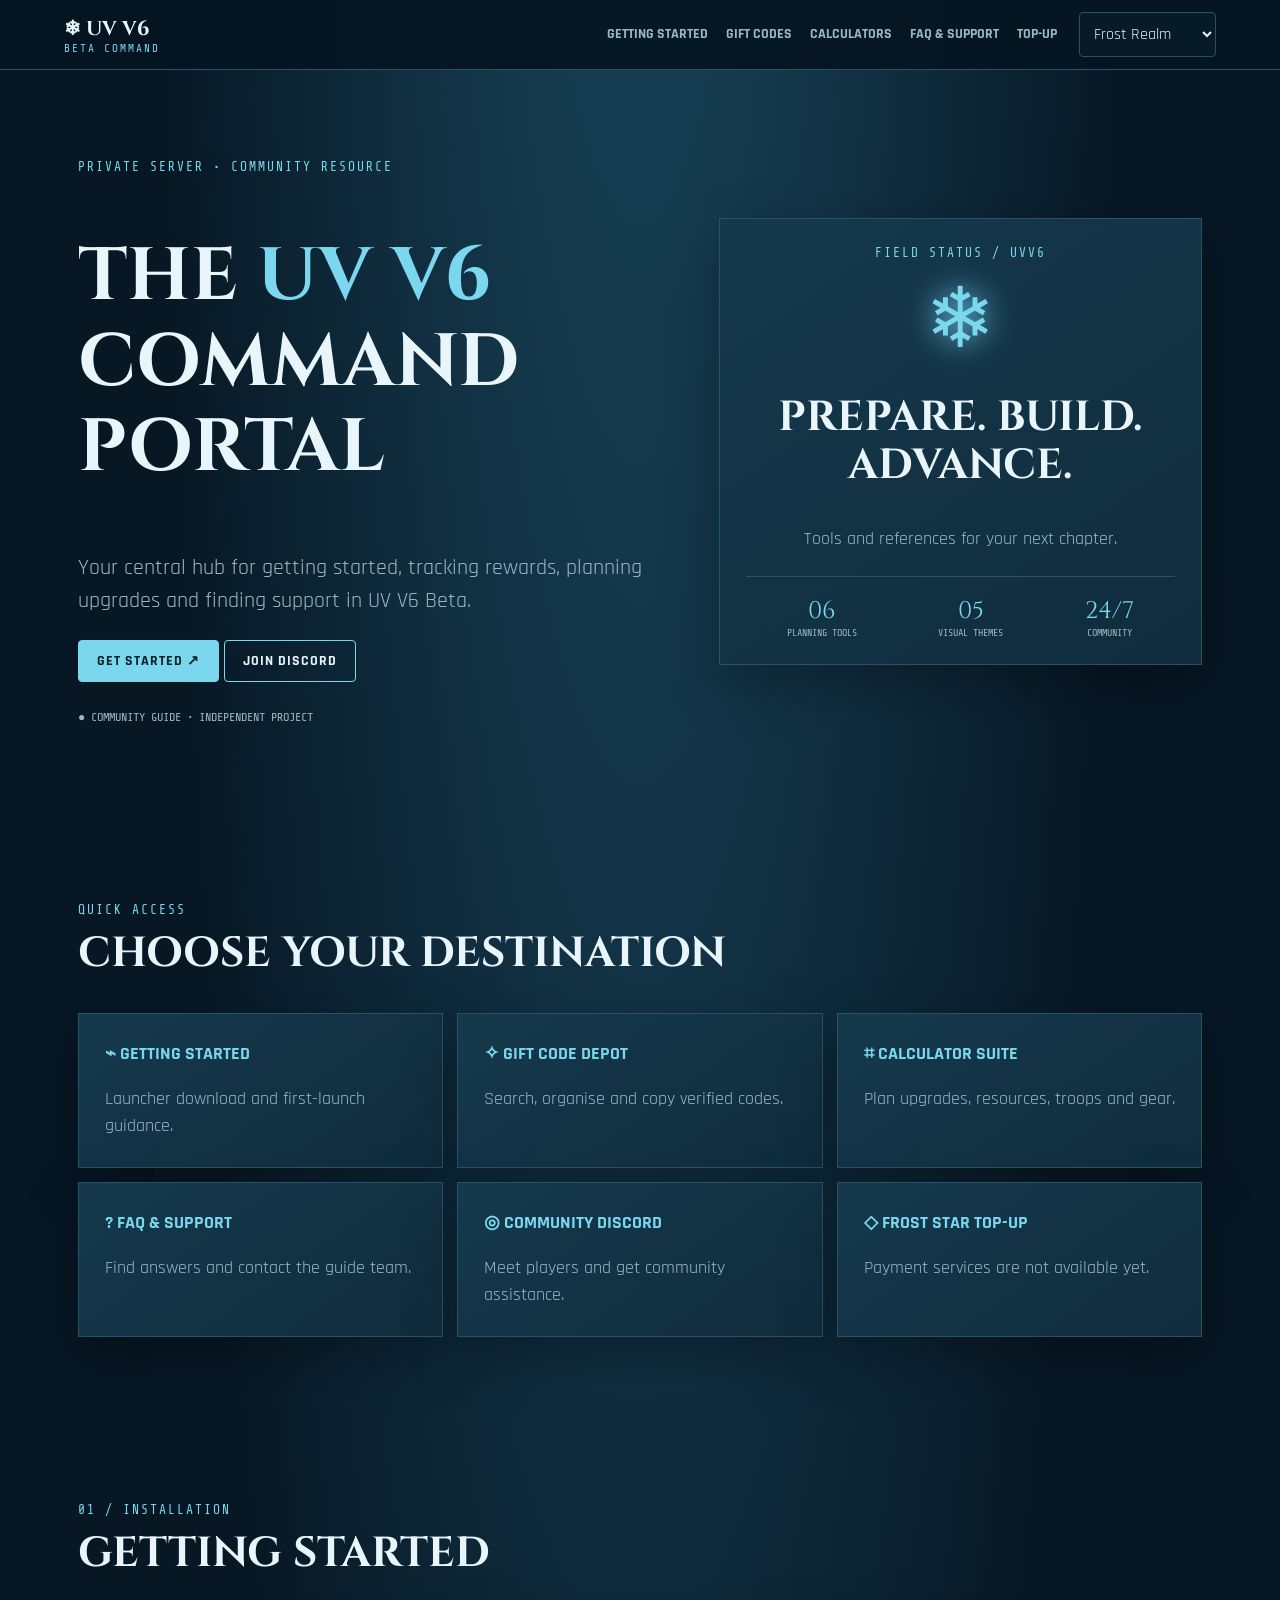
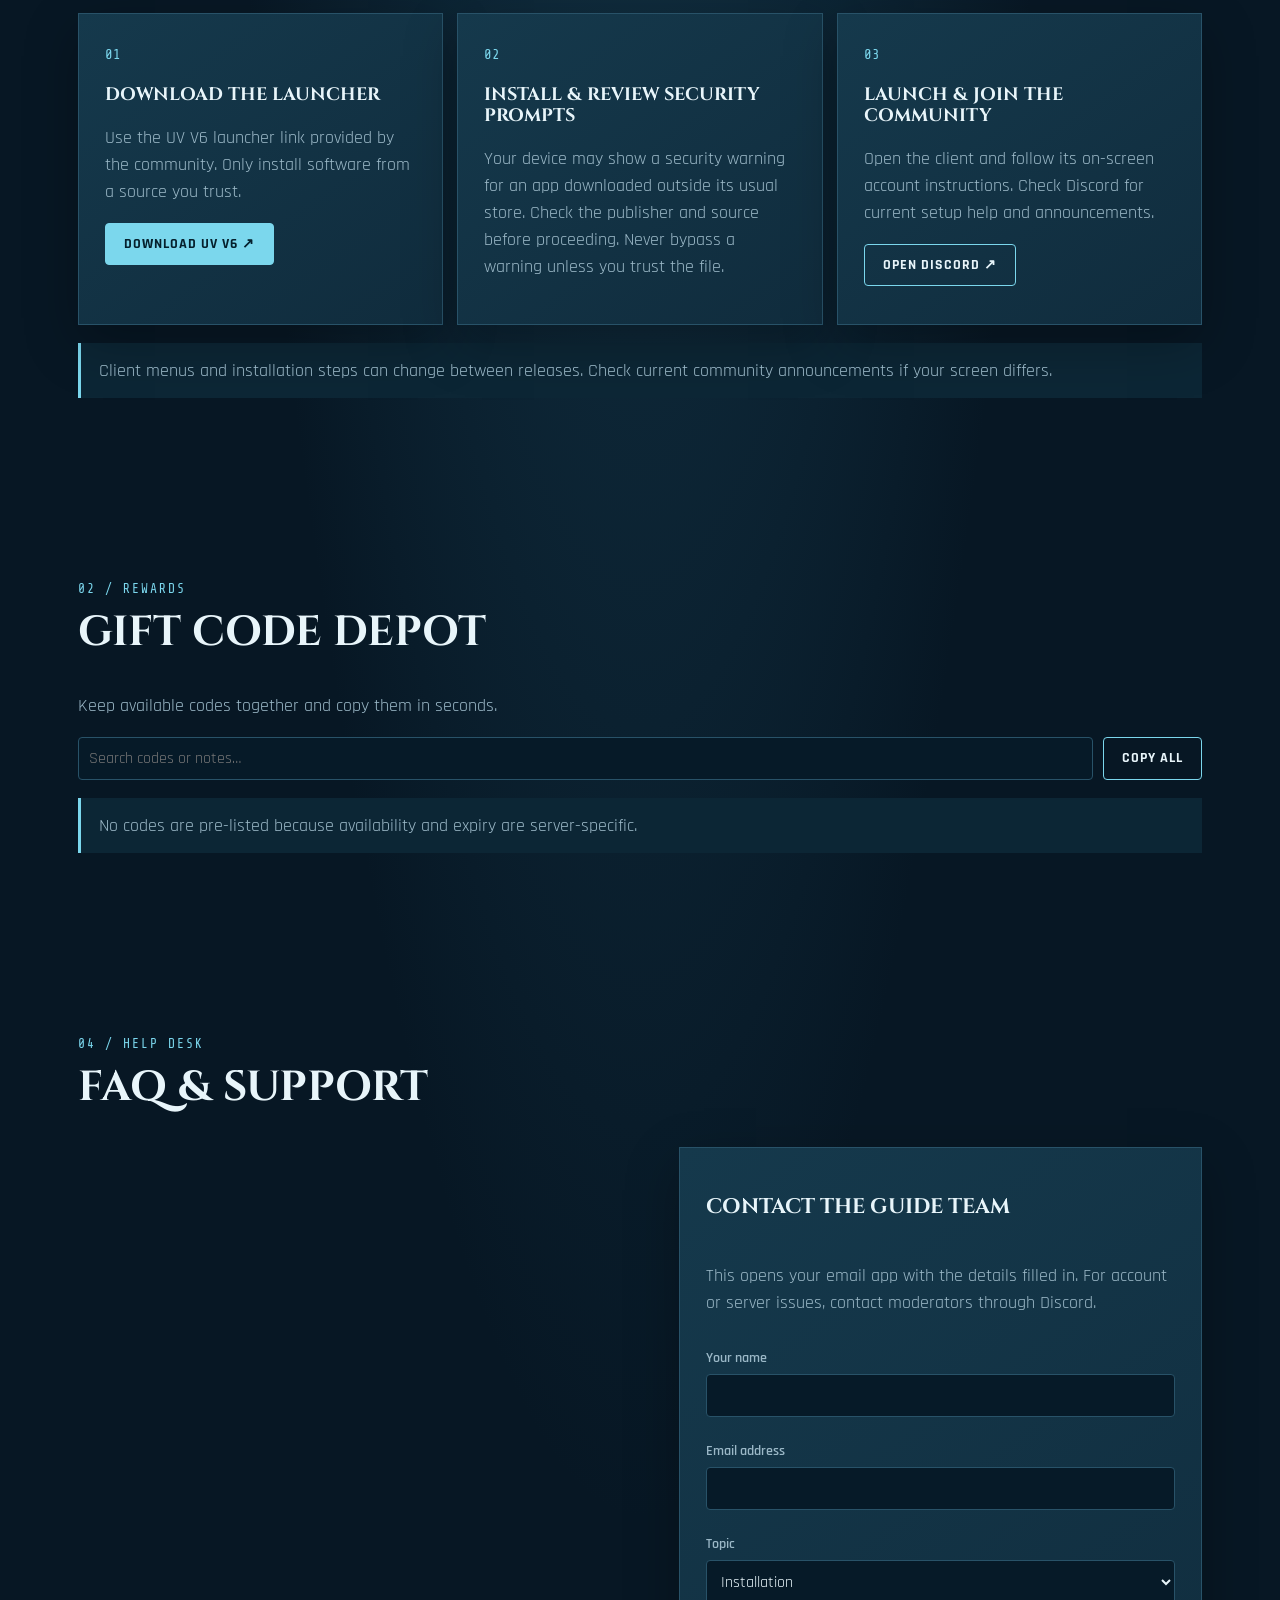
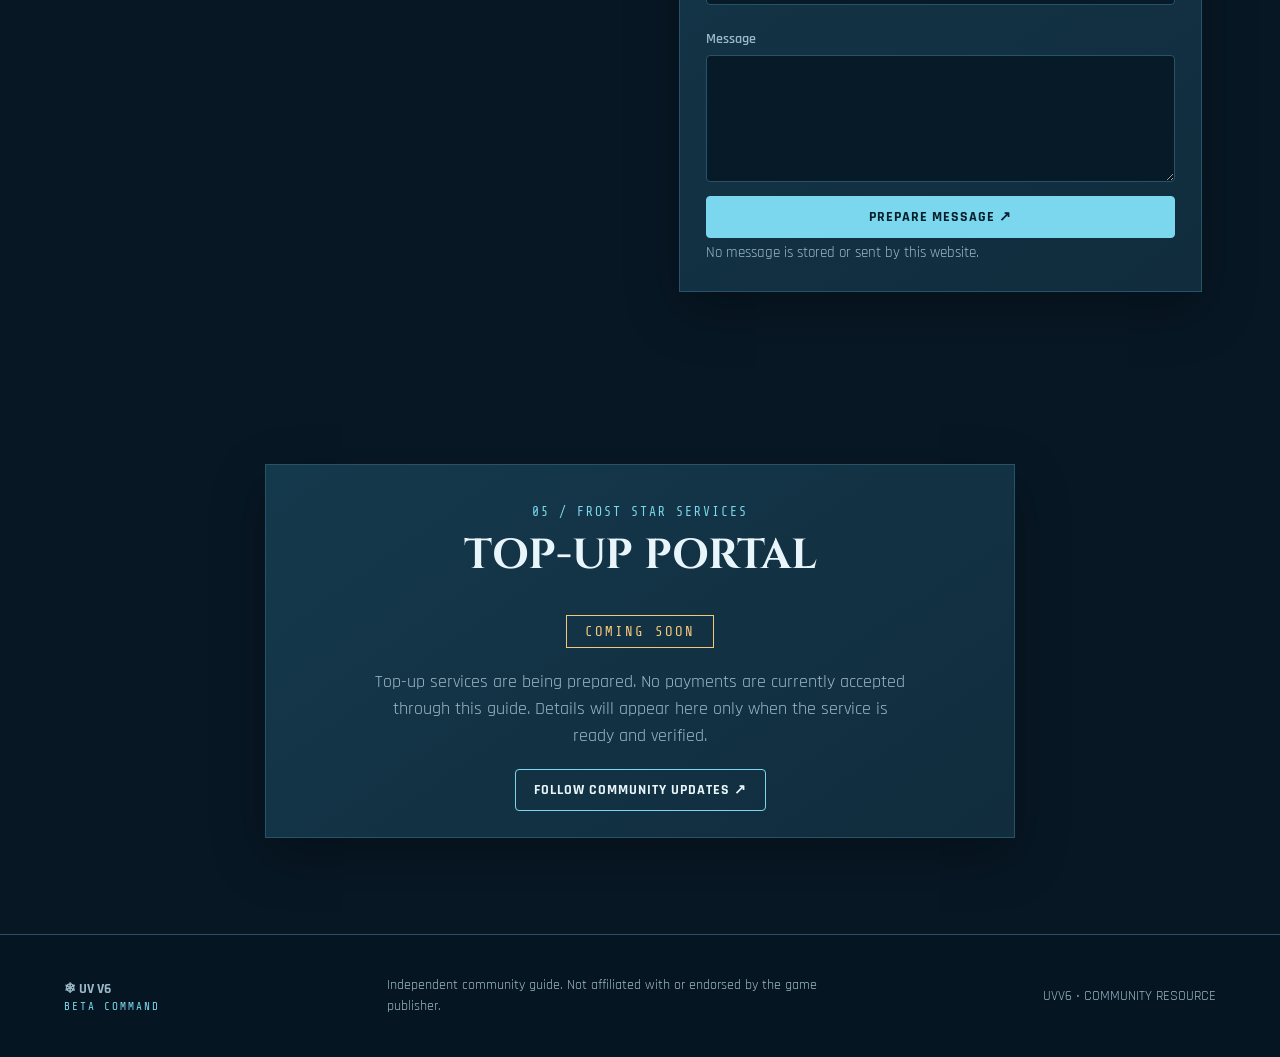
==== commit 41c0a061: "Update index.html" ====
--- a/index.html
+++ b/index.html
@@ -1 +1 @@
-<!doctype html><html lang="en"><head><meta charset="utf-8"><meta name="viewport" content="width=device-width,initial-scale=1"><title>UV V6 Beta — Command Portal</title><meta name="description" content="UV V6 Beta community guide and planning tools"><link rel="preconnect" href="https://fonts.googleapis.com"><link href="https://fonts.googleapis.com/css2?family=Cinzel:wght@500;700&family=Rajdhani:wght@400;600;700&family=Share+Tech+Mono&display=swap" rel="stylesheet"><link rel="stylesheet" href="styles.css"></head><body><header><a class="brand" href="#home">❄ UV V6 <small>BETA COMMAND</small></a><button id="menuToggle" aria-label="Toggle menu">☰</button><nav id="nav"><a href="#guide">Getting Started</a><a href="#codes">Gift Codes</a><a href="calculator.html">Calculators</a><a href="#faq">FAQ & Support</a><a href="#topup">Top-Up</a></nav><select id="themeSelect" aria-label="Theme"><option value="frost">Frost Realm</option><option value="light">Polar Light</option><option value="spooky">Spooky Tundra</option><option value="harvest">Harvest Feast</option><option value="festival">Frost Festival</option></select></header><main><section id="home" class="hero"><div><p class="eyebrow">PRIVATE SERVER • COMMUNITY RESOURCE</p><h1>THE <em>UV V6</em><br>COMMAND PORTAL</h1><p class="lead">Your central hub for getting started, tracking rewards, planning upgrades and finding support in UV V6 Beta.</p><a class="button primary" href="#guide">GET STARTED ↗</a> <a class="button" href="https://discord.gg/mSgt6ehtE" target="_blank" rel="noopener">JOIN DISCORD</a><p class="status">● COMMUNITY GUIDE • INDEPENDENT PROJECT</p></div><div class="hero-card"><div class="eyebrow">FIELD STATUS / UVV6</div><div class="snow">❄</div><h2>PREPARE. BUILD. ADVANCE.</h2><p>Tools and references for your next chapter.</p><div class="stats"><span><b>06</b>PLANNING TOOLS</span><span><b>05</b>VISUAL THEMES</span><span><b>24/7</b>COMMUNITY</span></div></div></section><section><p class="eyebrow">QUICK ACCESS</p><h2>CHOOSE YOUR DESTINATION</h2><div class="tiles"><a href="#guide"><b>⌁ GETTING STARTED</b><p>Launcher download and first-launch guidance.</p></a><a href="#codes"><b>✧ GIFT CODE DEPOT</b><p>Search, organise and copy verified codes.</p></a><a href="calculator.html"><b>⌗ CALCULATOR SUITE</b><p>Plan upgrades, resources, troops and gear.</p></a><a href="#faq"><b>? FAQ & SUPPORT</b><p>Find answers and contact the guide team.</p></a><a href="https://discord.gg/mSgt6ehtE" target="_blank" rel="noopener"><b>◎ COMMUNITY DISCORD</b><p>Meet players and get community assistance.</p></a><a href="#topup"><b>◇ FROST STAR TOP-UP</b><p>Payment services are not available yet.</p></a></div></section><section id="guide"><p class="eyebrow">01 / INSTALLATION</p><h2>GETTING STARTED</h2><div class="steps"><article><i>01</i><h3>DOWNLOAD THE LAUNCHER</h3><p>Use the UV V6 launcher link provided by the community. Only install software from a source you trust.</p><a class="button primary" href="https://play.whiteoutsurvivalhq.com/download" target="_blank" rel="noopener">DOWNLOAD UV V6 ↗</a></article><article><i>02</i><h3>INSTALL & REVIEW SECURITY PROMPTS</h3><p>Your device may show a security warning for an app downloaded outside its usual store. Check the publisher and source before proceeding. Never bypass a warning unless you trust the file.</p></article><article><i>03</i><h3>LAUNCH & JOIN THE COMMUNITY</h3><p>Open the client and follow its on-screen account instructions. Check Discord for current setup help and announcements.</p><a class="button" href="https://discord.gg/mSgt6ehtE" target="_blank" rel="noopener">OPEN DISCORD ↗</a></article></div><p class="notice">Client menus and installation steps can change between releases. Check current community announcements if your screen differs.</p></section><section id="codes"><p class="eyebrow">02 / REWARDS</p><h2>GIFT CODE DEPOT</h2><p>Keep available codes together and copy them in seconds.</p><div class="toolbar"><input id="codeSearch" placeholder="Search codes or notes…" aria-label="Search codes"><button class="button" id="copyAll">COPY ALL</button></div><div id="codeList"></div><p class="notice">No codes are pre-listed because availability and expiry are server-specific. Add only codes verified for UV V6 in app.js.</p></section><section id="faq"><p class="eyebrow">04 / HELP DESK</p><h2>FAQ & SUPPORT</h2><div class="support-layout"><div id="faqList"></div><form id="supportForm"><h3>CONTACT THE GUIDE TEAM</h3><p>This opens your email app with the details filled in. For account or server issues, contact moderators through Discord.</p><label>Your name<input name="name" required></label><label>Email address<input name="email" type="email" required></label><label>Topic<select name="topic"><option>Installation</option><option>Gift codes</option><option>Calculator feedback</option><option>Website issue</option><option>Other</option></select></label><label>Message<textarea name="message" rows="5" required></textarea></label><button class="button primary">PREPARE MESSAGE ↗</button><small>No message is stored or sent by this website.</small></form></div></section><section id="topup"><div class="topup"><p class="eyebrow">05 / FROST STAR SERVICES</p><h2>TOP-UP PORTAL</h2><strong class="coming">COMING SOON</strong><p>Top-up services are being prepared. No payments are currently accepted through this guide. Details will appear here only when the service is ready and verified.</p><a class="button" href="https://discord.gg/mSgt6ehtE" target="_blank" rel="noopener">FOLLOW COMMUNITY UPDATES ↗</a></div></section></main><footer><b>❄ UV V6 <small>BETA COMMAND</small></b><p>Independent community guide. Not affiliated with or endorsed by the game publisher.</p><span>UVV6 • COMMUNITY RESOURCE</span></footer><script src="app.js"></script></body></html>+<!doctype html><html lang="en"><head><meta charset="utf-8"><meta name="viewport" content="width=device-width,initial-scale=1"><title>UV V6 Beta — Command Portal</title><meta name="description" content="UV V6 Beta community guide and planning tools"><link rel="preconnect" href="https://fonts.googleapis.com"><link href="https://fonts.googleapis.com/css2?family=Cinzel:wght@500;700&family=Rajdhani:wght@400;600;700&family=Share+Tech+Mono&display=swap" rel="stylesheet"><link rel="stylesheet" href="styles.css"></head><body><header><a class="brand" href="#home">❄ UV V6 <small>BETA COMMAND</small></a><button id="menuToggle" aria-label="Toggle menu">☰</button><nav id="nav"><a href="#guide">Getting Started</a><a href="#codes">Gift Codes</a><a href="calculator.html">Calculators</a><a href="#faq">FAQ & Support</a><a href="#topup">Top-Up</a></nav><select id="themeSelect" aria-label="Theme"><option value="frost">Frost Realm</option><option value="light">Polar Light</option><option value="spooky">Spooky Tundra</option><option value="harvest">Harvest Feast</option><option value="festival">Frost Festival</option></select></header><main><section id="home" class="hero"><div><p class="eyebrow">PRIVATE SERVER • COMMUNITY RESOURCE</p><h1>THE <em>UV V6</em><br>COMMAND PORTAL</h1><p class="lead">Your central hub for getting started, tracking rewards, planning upgrades and finding support in UV V6 Beta.</p><a class="button primary" href="#guide">GET STARTED ↗</a> <a class="button" href="https://discord.gg/mSgt6ehtE" target="_blank" rel="noopener">JOIN DISCORD</a><p class="status">● COMMUNITY GUIDE • INDEPENDENT PROJECT</p></div><div class="hero-card"><div class="eyebrow">FIELD STATUS / UVV6</div><div class="snow">❄</div><h2>PREPARE. BUILD. ADVANCE.</h2><p>Tools and references for your next chapter.</p><div class="stats"><span><b>06</b>PLANNING TOOLS</span><span><b>05</b>VISUAL THEMES</span><span><b>24/7</b>COMMUNITY</span></div></div></section><section><p class="eyebrow">QUICK ACCESS</p><h2>CHOOSE YOUR DESTINATION</h2><div class="tiles"><a href="#guide"><b>⌁ GETTING STARTED</b><p>Launcher download and first-launch guidance.</p></a><a href="#codes"><b>✧ GIFT CODE DEPOT</b><p>Search, organise and copy verified codes.</p></a><a href="calculator.html"><b>⌗ CALCULATOR SUITE</b><p>Plan upgrades, resources, troops and gear.</p></a><a href="#faq"><b>? FAQ & SUPPORT</b><p>Find answers and contact the guide team.</p></a><a href="https://discord.gg/mSgt6ehtE" target="_blank" rel="noopener"><b>◎ COMMUNITY DISCORD</b><p>Meet players and get community assistance.</p></a><a href="#topup"><b>◇ FROST STAR TOP-UP</b><p>Payment services are not available yet.</p></a></div></section><section id="guide"><p class="eyebrow">01 / INSTALLATION</p><h2>GETTING STARTED</h2><div class="steps"><article><i>01</i><h3>DOWNLOAD THE LAUNCHER</h3><p>Use the UV V6 launcher link provided by the community. Only install software from a source you trust.</p><a class="button primary" href="https://play.whiteoutsurvivalhq.com/download" target="_blank" rel="noopener">DOWNLOAD UV V6 ↗</a></article><article><i>02</i><h3>INSTALL & REVIEW SECURITY PROMPTS</h3><p>Your device may show a security warning for an app downloaded outside its usual store. Check the publisher and source before proceeding. Never bypass a warning unless you trust the file.</p></article><article><i>03</i><h3>LAUNCH & JOIN THE COMMUNITY</h3><p>Open the client and follow its on-screen account instructions. Check Discord for current setup help and announcements.</p><a class="button" href="https://discord.gg/mSgt6ehtE" target="_blank" rel="noopener">OPEN DISCORD ↗</a></article></div><p class="notice">Client menus and installation steps can change between releases. Check current community announcements if your screen differs.</p></section><section id="codes"><p class="eyebrow">02 / REWARDS</p><h2>GIFT CODE DEPOT</h2><p>Keep available codes together and copy them in seconds.</p><div class="toolbar"><input id="codeSearch" placeholder="Search codes or notes…" aria-label="Search codes"><button class="button" id="copyAll">COPY ALL</button></div><div id="codeList"></div><p class="notice">No codes are pre-listed because availability and expiry are server-specific.</p></section><section id="faq"><p class="eyebrow">04 / HELP DESK</p><h2>FAQ & SUPPORT</h2><div class="support-layout"><div id="faqList"></div><form id="supportForm"><h3>CONTACT THE GUIDE TEAM</h3><p>This opens your email app with the details filled in. For account or server issues, contact moderators through Discord.</p><label>Your name<input name="name" required></label><label>Email address<input name="email" type="email" required></label><label>Topic<select name="topic"><option>Installation</option><option>Gift codes</option><option>Calculator feedback</option><option>Website issue</option><option>Other</option></select></label><label>Message<textarea name="message" rows="5" required></textarea></label><button class="button primary">PREPARE MESSAGE ↗</button><small>No message is stored or sent by this website.</small></form></div></section><section id="topup"><div class="topup"><p class="eyebrow">05 / FROST STAR SERVICES</p><h2>TOP-UP PORTAL</h2><strong class="coming">COMING SOON</strong><p>Top-up services are being prepared. No payments are currently accepted through this guide. Details will appear here only when the service is ready and verified.</p><a class="button" href="https://discord.gg/mSgt6ehtE" target="_blank" rel="noopener">FOLLOW COMMUNITY UPDATES ↗</a></div></section></main><footer><b>❄ UV V6 <small>BETA COMMAND</small></b><p>Independent community guide. Not affiliated with or endorsed by the game publisher.</p><span>UVV6 • COMMUNITY RESOURCE</span></footer><script src="app.js"></script></body></html>
